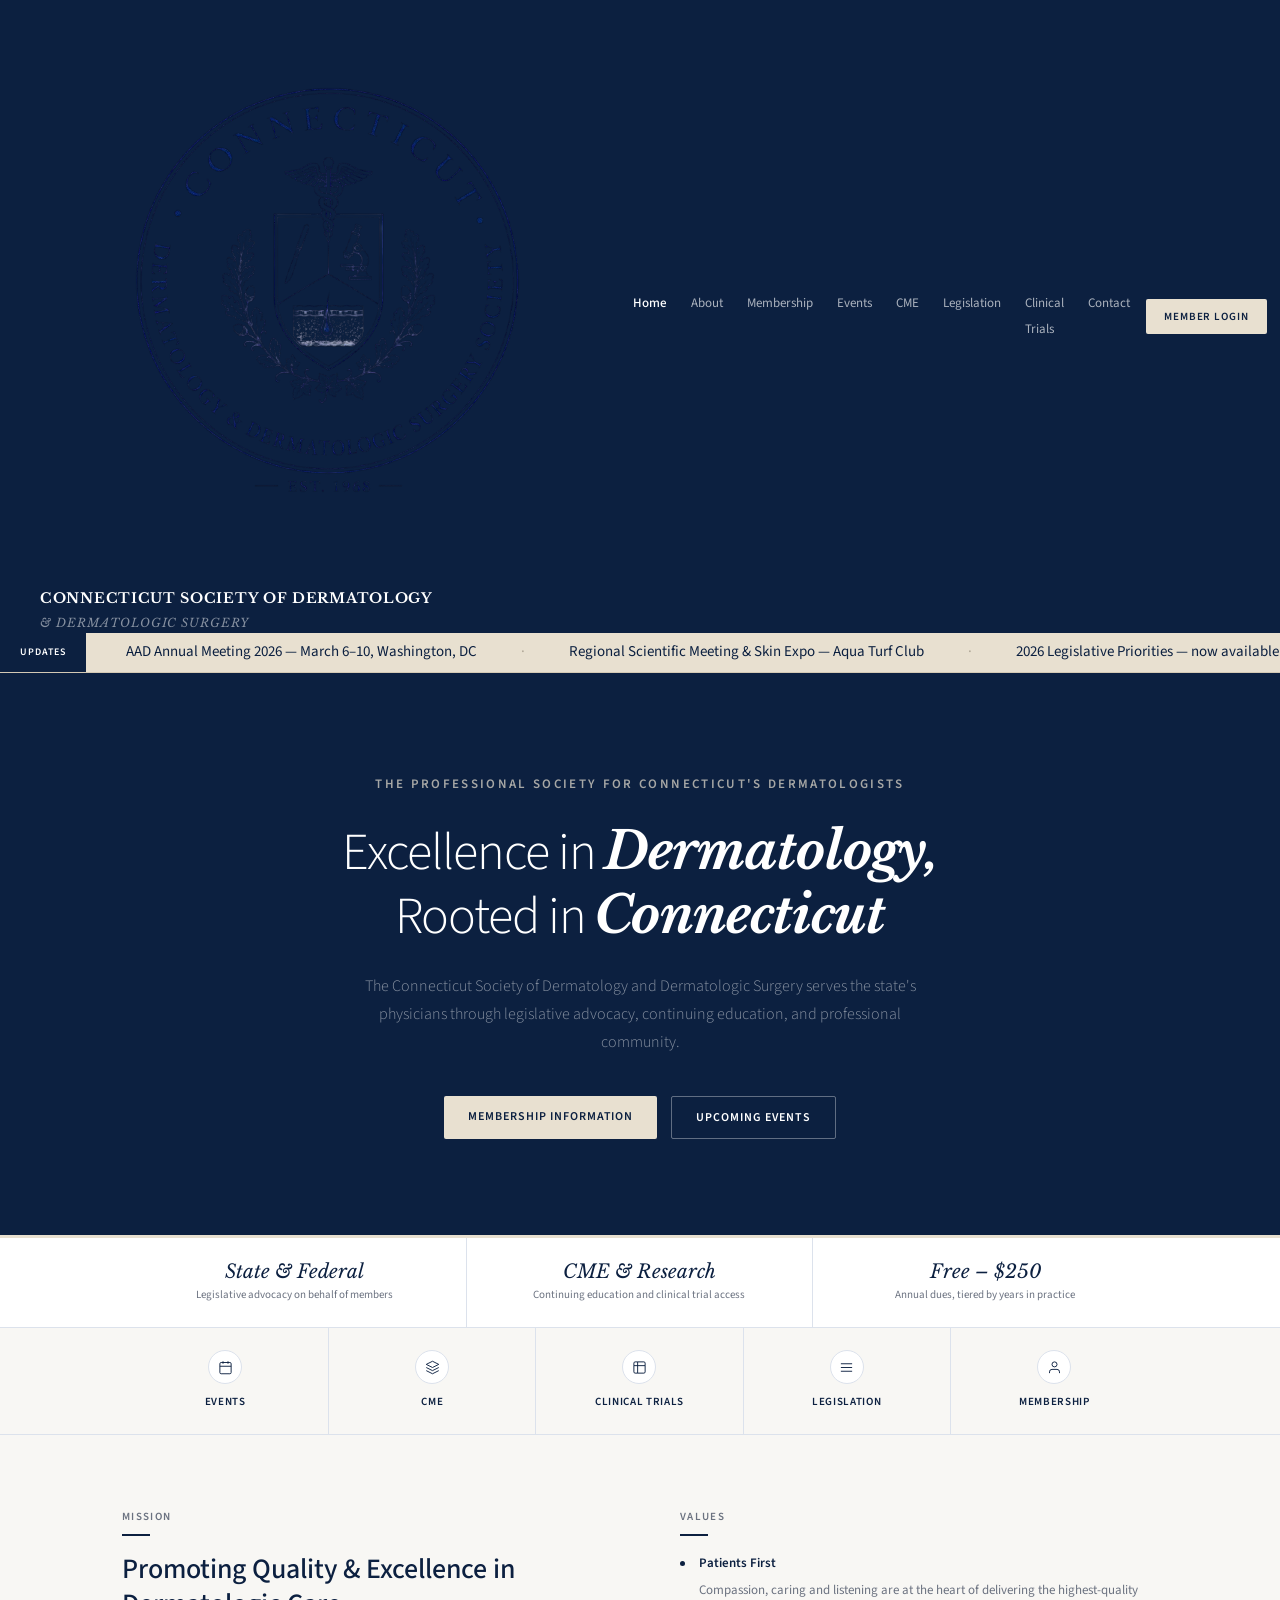
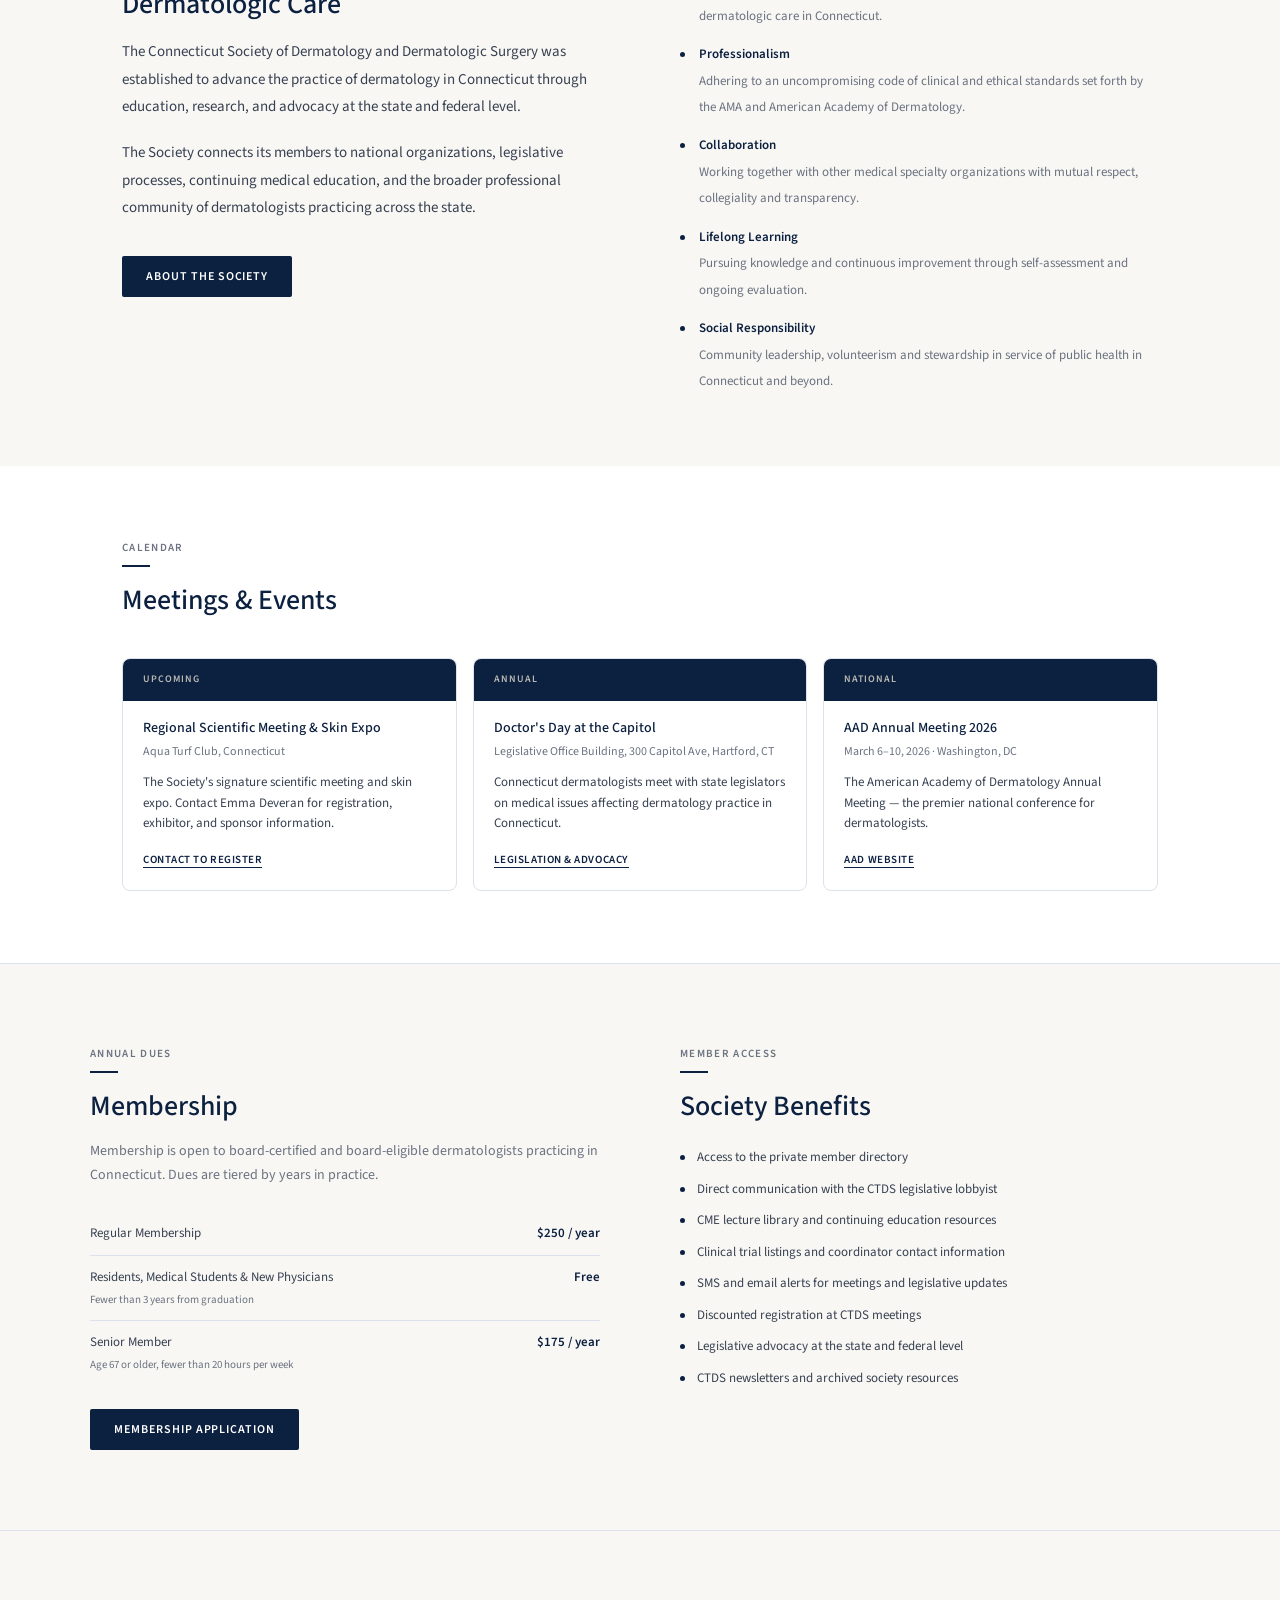
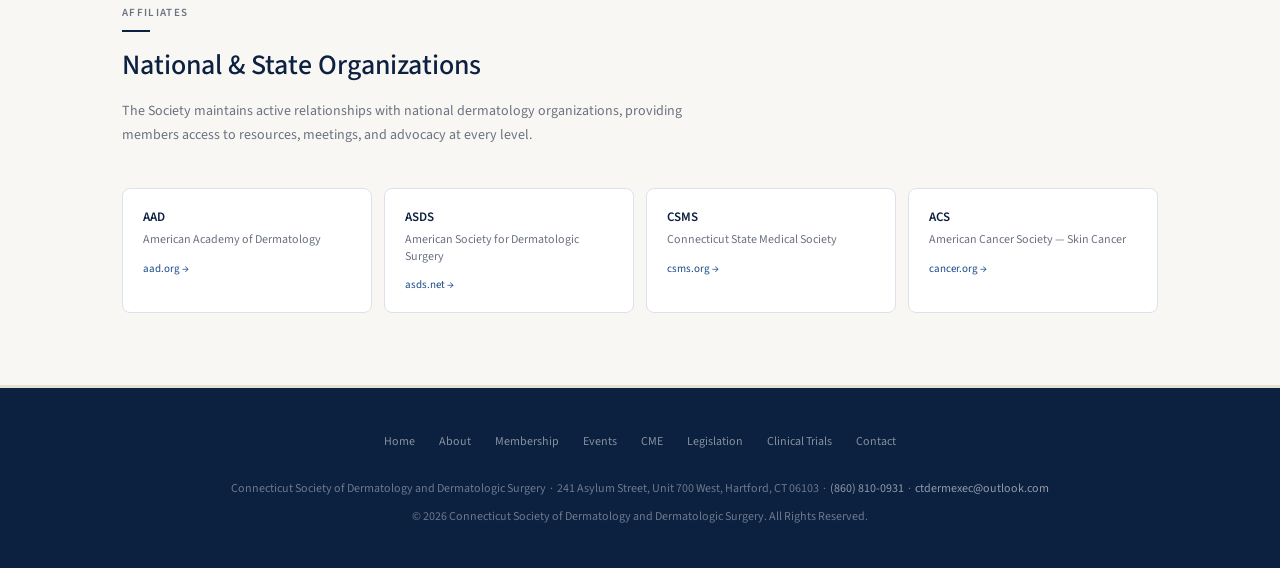
==== index.html @ 1d3710fc "Fix index logo path + events fall meeting details" ====
<!DOCTYPE html>
<html lang="en">
<head>
<meta charset="UTF-8">
<meta name="viewport" content="width=device-width, initial-scale=1.0">
<title>Connecticut Society of Dermatology and Dermatologic Surgery</title>
<link rel="stylesheet" href="css/style.css">
<link rel="icon" type="image/png" href="images/favicon.png">
<style>

  /* ── TICKER ── */
  .ticker {
    background: var(--parchment);
    overflow: hidden;
    height: 40px;
    display: flex;
    align-items: center;
    border-bottom: 0.5px solid #d4c9b5;
  }
  .ticker-label {
    background: var(--navy);
    color: #fff;
    font-size: 10px;
    font-weight: 600;
    letter-spacing: 0.1em;
    text-transform: uppercase;
    padding: 0 1.25rem;
    height: 100%;
    display: flex;
    align-items: center;
    white-space: nowrap;
    flex-shrink: 0;
    position: relative;
    z-index: 2;
  }
  .ticker-overflow { overflow: hidden; flex: 1; }
  .ticker-track {
    display: flex;
    animation: ticker 40s linear infinite;
    white-space: nowrap;
  }
  .ticker-track:hover { animation-play-state: paused; }
  .ticker-item {
    font-size: 15px;
    color: var(--navy);
    padding: 0 2.5rem;
  }
  .ticker-dot { color: #b0a898; padding: 0 0.25rem; }
  @keyframes ticker {
    0% { transform: translateX(0); }
    100% { transform: translateX(-50%); }
  }

  /* ── HERO ── */
  .hero {
    background: var(--navy);
    padding: 100px 2.5rem 96px;
    text-align: center;
    border-bottom: 3px solid var(--parchment);
  }
  .hero-eyebrow {font-size: 13px !important;
    font-family: var(--sans);
    font-size: 11px;
    font-weight: 600;
    letter-spacing: 0.18em;
    text-transform: uppercase;
    color: var(--parchment);
    opacity: 0.7;
    margin-bottom: 1.5rem;
    display: block;
  }
  .hero h1 {
    font-family: var(--sans);
    font-size: 52px;
    font-weight: 300;
    color: #fff;
    line-height: 1.2;
    letter-spacing: -0.02em;
    margin-bottom: 1.5rem;
    max-width: 740px;
    margin-left: auto;
    margin-right: auto;
  }
  .hero h1 em {
    font-family: var(--serif);
    font-style: italic;
    font-weight: 700;
  }
  .hero-sub {
    font-family: var(--sans);
    font-size: 16px;
    color: rgba(255,255,255,0.5);
    font-weight: 300;
    line-height: 1.75;
    max-width: 560px;
    margin: 0 auto 2.5rem;
  }
  .hero-actions {
    display: flex;
    gap: 14px;
    justify-content: center;
    flex-wrap: wrap;
  }

  /* ── STATS BAR ── */
  .stats-bar {
    background: var(--white);
    border-bottom: 0.5px solid var(--rule);
  }
  .stats-bar-inner {
    max-width: 1100px;
    margin: 0 auto;
    padding: 0 2rem;
    display: grid;
    grid-template-columns: repeat(3, 1fr);
  }
  .stat-item {
    padding: 1.5rem 1rem;
    text-align: center;
    border-right: 0.5px solid var(--rule);
  }
  .stat-item:last-child { border-right: none; }
  .stat-val {
    font-family: var(--serif);
    font-size: 19px;
    font-weight: 400;
    font-style: italic;
    color: var(--navy);
    line-height: 1;
    margin-bottom: 6px;
  }
  .stat-label {
    font-family: var(--sans);
    font-size: 11px;
    color: var(--text-muted);
    font-weight: 400;
    line-height: 1.4;
  }

  /* ── QUICK LINKS ── */
  .quick-links {
    background: var(--warm-white);
    border-bottom: 0.5px solid var(--rule);
  }
  .quick-links-inner {
    max-width: 1100px;
    margin: 0 auto;
    padding: 0 2rem;
    display: grid;
    grid-template-columns: repeat(5, 1fr);
  }
  .quick-link {
    padding: 1.4rem 1rem;
    display: flex;
    flex-direction: column;
    align-items: center;
    text-align: center;
    text-decoration: none;
    border-right: 0.5px solid var(--rule);
    transition: background 0.15s;
    gap: 8px;
  }
  .quick-link:last-child { border-right: none; }
  .quick-link:hover { background: #edeae4; }
  .quick-link-icon {
    width: 34px;
    height: 34px;
    border-radius: 50%;
    background: var(--white);
    display: flex;
    align-items: center;
    justify-content: center;
    border: 0.5px solid var(--rule);
  }
  .quick-link-icon svg { width: 15px; height: 15px; stroke: var(--navy); fill: none; stroke-width: 1.5; }
  .quick-link span {
    font-family: var(--sans);
    font-size: 11px;
    font-weight: 600;
    letter-spacing: 0.06em;
    text-transform: uppercase;
    color: var(--navy);
  }

  /* ── MISSION ── */
  .mission-grid {
    max-width: 1100px;
    margin: 0 auto;
    padding: 0 2rem;
    display: grid;
    grid-template-columns: 1fr 1fr;
    gap: 80px;
    align-items: start;
  }
  .mission-text p {
    font-size: 15px;
    color: var(--text-body);
    line-height: 1.85;
    margin-bottom: 1.1rem;
  }
  .values-list { list-style: none; display: flex; flex-direction: column; gap: 14px; }
  .values-list li { display: flex; gap: 14px; align-items: flex-start; }
  .values-dot {
    width: 5px;
    height: 5px;
    border-radius: 50%;
    background: var(--navy);
    flex-shrink: 0;
    margin-top: 9px;
  }
  .values-list strong { display: block; font-size: 13px; font-weight: 600; color: var(--navy); margin-bottom: 2px; }
  .values-list span { font-size: 13px; color: var(--text-muted); line-height: 1.65; }

  /* ── EVENTS ── */
  .events-grid {
    max-width: 1100px;
    margin: 2.5rem auto 0;
    padding: 0 2rem;
    display: grid;
    grid-template-columns: repeat(3, 1fr);
    gap: 16px;
  }
  .event-card { background: var(--white); border: 0.5px solid var(--rule); border-radius: 8px; overflow: hidden; }
  .event-date-bar { background: var(--navy); padding: 0.75rem 1.25rem; display: flex; align-items: baseline; gap: 8px; }
  .event-month { font-size: 10px; font-weight: 600; letter-spacing: 0.1em; text-transform: uppercase; color: var(--parchment); opacity: 0.8; }
  .event-body { padding: 1.1rem 1.25rem; }
  .event-title { font-size: 14px; font-weight: 500; color: var(--navy); margin-bottom: 3px; line-height: 1.4; }
  .event-meta { font-size: 12px; color: var(--text-muted); margin-bottom: 0.6rem; }
  .event-desc { font-size: 13px; color: var(--text-body); line-height: 1.6; margin-bottom: 0.75rem; }
  .event-link { font-size: 11px; font-weight: 600; letter-spacing: 0.05em; text-transform: uppercase; color: var(--navy); text-decoration: none; border-bottom: 1px solid var(--navy); }

  /* ── MEMBERSHIP BAND ── */
  .membership-band {
    background: var(--warm-white);
    border-top: 0.5px solid var(--rule);
    border-bottom: 0.5px solid var(--rule);
    padding: 80px 2rem;
  }
  .membership-inner {
    max-width: 1100px;
    margin: 0 auto;
    display: grid;
    grid-template-columns: 1fr 1fr;
    gap: 80px;
    align-items: start;
  }
  .dues-table { width: 100%; border-collapse: collapse; margin-top: 1.5rem; }
  .dues-table tr { border-bottom: 0.5px solid var(--rule); }
  .dues-table tr:last-child { border-bottom: none; }
  .dues-table td { padding: 10px 0; font-size: 13px; color: var(--text-body); vertical-align: top; }
  .dues-table td:last-child { text-align: right; font-weight: 600; color: var(--navy); white-space: nowrap; padding-left: 8px; }
  .dues-note { font-size: 11px; color: var(--text-muted); display: block; margin-top: 2px; font-weight: 400; }
  .benefit-list { list-style: none; display: flex; flex-direction: column; gap: 12px; margin-top: 1.5rem; }
  .benefit-list li { display: flex; gap: 12px; align-items: flex-start; font-size: 13px; color: var(--text-body); line-height: 1.5; }
  .benefit-dot { width: 5px; height: 5px; border-radius: 50%; background: var(--navy); flex-shrink: 0; margin-top: 7px; }

  /* ── ORGS ── */
  .orgs-grid {
    max-width: 1100px;
    margin: 2.5rem auto 0;
    padding: 0 2rem;
    display: grid;
    grid-template-columns: repeat(4, 1fr);
    gap: 12px;
  }
  .org-card { border: 0.5px solid var(--rule); border-radius: 8px; padding: 1.1rem 1.25rem; text-decoration: none; background: var(--white); transition: border-color 0.15s; display: block; }
  .org-card:hover { border-color: var(--navy-light); }
  .org-abbr { font-size: 13px; font-weight: 600; color: var(--navy); margin-bottom: 3px; }
  .org-name { font-size: 12px; color: var(--text-muted); line-height: 1.4; margin-bottom: 0.6rem; }
  .org-arrow { font-size: 11px; color: var(--navy-light); display: block; }

  /* ── RESPONSIVE ── */
  @media (max-width: 960px) {
    .hero h1 { font-size: 38px; }
    .stats-bar-inner { grid-template-columns: repeat(3, 1fr); }
    .quick-links-inner { grid-template-columns: repeat(3, 1fr); }
    .quick-link:nth-child(3) { border-right: none; }
    .mission-grid { grid-template-columns: 1fr; gap: 48px; }
    .events-grid { grid-template-columns: 1fr 1fr; }
    .membership-inner { grid-template-columns: 1fr; gap: 48px; }
    .orgs-grid { grid-template-columns: repeat(2, 1fr); }
  }
  @media (max-width: 640px) {
    .hero { padding: 56px 1.25rem 52px; }
    .hero-eyebrow {font-size: 13px !important; font-size: 10px; }
    .hero h1 { font-size: 28px; letter-spacing: -0.01em; }
    .hero-sub { font-size: 14px; margin-bottom: 2rem; }
    .hero-actions { flex-direction: column; align-items: center; gap: 10px; }
    .hero-actions .btn { width: 100%; max-width: 300px; text-align: center; }
    .stats-bar-inner { grid-template-columns: repeat(3, 1fr); }
    .stat-item { padding: 1rem 0.5rem; }
    .stat-val { font-size: 14px; }
    .stat-label { font-size: 9px; }
    .quick-links-inner { grid-template-columns: repeat(3, 1fr); }
    .quick-link { padding: 1rem 0.5rem; gap: 6px; }
    .quick-link span { font-size: 9px; letter-spacing: 0.04em; }
    .quick-link-icon { width: 28px; height: 28px; }
    .quick-link-icon svg { width: 12px; height: 12px; }
    .events-grid { grid-template-columns: 1fr; padding: 0 1.25rem; }
    .orgs-grid { grid-template-columns: 1fr 1fr; padding: 0 1.25rem; }
    .mission-grid { padding: 0 1.25rem; }
    .membership-band { padding: 56px 1.25rem; }
  }
.nav-logo-main { font-size: 14px !important; } .nav-logo-sub { font-size: 12px !important; }
</style>
</head>
<body>

<nav>
  <a href="index.html" class="nav-brand">
    <img src="images/ctderm-seal.png" alt="Connecticut Society of Dermatology and Dermatologic Surgery seal" class="nav-seal">
    <span class="nav-brand-text">
      <span class="nav-logo-main">Connecticut Society of Dermatology</span>
      <span class="nav-logo-sub">&amp; Dermatologic Surgery</span>
    </span>
  </a>
  <ul class="nav-links">
    <li><a href="index.html" class="active">Home</a></li>
    <li><a href="about.html">About</a></li>
    <li><a href="signup.html">Membership</a></li>
    <li><a href="events.html">Events</a></li>
    <li><a href="cme.html">CME</a></li>
    <li><a href="legislation.html">Legislation</a></li>
    <li><a href="trials.html">Clinical Trials</a></li>
    <li><a href="contact.html">Contact</a></li>
  </ul>
  <a href="login.html" class="nav-cta">Member Login</a>
</nav>

<!-- TICKER -->
<div class="ticker">
  <div class="ticker-label">Updates</div>
  <div class="ticker-overflow">
    <div class="ticker-track">
      <span class="ticker-item">AAD Annual Meeting 2026 — March 6–10, Washington, DC</span>
      <span class="ticker-dot">·</span>
      <span class="ticker-item">Regional Scientific Meeting &amp; Skin Expo — Aqua Turf Club</span>
      <span class="ticker-dot">·</span>
      <span class="ticker-item">2026 Legislative Priorities — now available</span>
      <span class="ticker-dot">·</span>
      <span class="ticker-item">Contact Emma Deveran to register for upcoming meetings</span>
      <span class="ticker-dot">·</span>
      <span class="ticker-item">Doctor's Day at the Capitol — Legislative Office Building, Hartford</span>
      <span class="ticker-dot">·</span>
      <span class="ticker-item">AAD Annual Meeting 2026 — March 6–10, Washington, DC</span>
      <span class="ticker-dot">·</span>
      <span class="ticker-item">Regional Scientific Meeting &amp; Skin Expo — Aqua Turf Club</span>
      <span class="ticker-dot">·</span>
      <span class="ticker-item">2026 Legislative Priorities — now available</span>
      <span class="ticker-dot">·</span>
      <span class="ticker-item">Contact Emma Deveran to register for upcoming meetings</span>
      <span class="ticker-dot">·</span>
      <span class="ticker-item">Doctor's Day at the Capitol — Legislative Office Building, Hartford</span>
      <span class="ticker-dot">·</span>
    </div>
  </div>
</div>

<!-- HERO -->
<div class="hero">
  <span class="hero-eyebrow">The Professional Society for Connecticut's Dermatologists</span>
  <h1>Excellence in <em>Dermatology,</em><br>Rooted in <em>Connecticut</em></h1>
  <p class="hero-sub">The Connecticut Society of Dermatology and Dermatologic Surgery serves the state's physicians through legislative advocacy, continuing education, and professional community.</p>
  <div class="hero-actions">
    <a href="signup.html" class="btn btn-parchment">Membership Information</a>
    <a href="events.html" class="btn btn-outline">Upcoming Events</a>
  </div>
</div>

<!-- STATS BAR -->
<div class="stats-bar">
  <div class="stats-bar-inner">
    <div class="stat-item">
      <div class="stat-val">State &amp; Federal</div>
      <div class="stat-label">Legislative advocacy on behalf of members</div>
    </div>
    <div class="stat-item">
      <div class="stat-val">CME &amp; Research</div>
      <div class="stat-label">Continuing education and clinical trial access</div>
    </div>
    <div class="stat-item">
      <div class="stat-val">Free – $250</div>
      <div class="stat-label">Annual dues, tiered by years in practice</div>
    </div>
  </div>
</div>

<!-- QUICK LINKS -->
<div class="quick-links">
  <div class="quick-links-inner">
    <a href="events.html" class="quick-link">
      <div class="quick-link-icon">
        <svg viewBox="0 0 24 24"><rect x="3" y="4" width="18" height="18" rx="2"/><line x1="16" y1="2" x2="16" y2="6"/><line x1="8" y1="2" x2="8" y2="6"/><line x1="3" y1="10" x2="21" y2="10"/></svg>
      </div>
      <span>Events</span>
    </a>
    <a href="cme.html" class="quick-link">
      <div class="quick-link-icon">
        <svg viewBox="0 0 24 24"><path d="M12 2L2 7l10 5 10-5-10-5z"/><path d="M2 17l10 5 10-5"/><path d="M2 12l10 5 10-5"/></svg>
      </div>
      <span>CME</span>
    </a>
    <a href="trials.html" class="quick-link">
      <div class="quick-link-icon">
        <svg viewBox="0 0 24 24"><path d="M9 3H5a2 2 0 00-2 2v4m6-6h10a2 2 0 012 2v4M9 3v18m0 0h10a2 2 0 002-2V9M9 21H5a2 2 0 01-2-2V9m0 0h18"/></svg>
      </div>
      <span>Clinical Trials</span>
    </a>
    <a href="legislation.html" class="quick-link">
      <div class="quick-link-icon">
        <svg viewBox="0 0 24 24"><path d="M3 6h18M3 12h18M3 18h18"/></svg>
      </div>
      <span>Legislation</span>
    </a>
    <a href="signup.html" class="quick-link">
      <div class="quick-link-icon">
        <svg viewBox="0 0 24 24"><path d="M20 21v-2a4 4 0 00-4-4H8a4 4 0 00-4 4v2"/><circle cx="12" cy="7" r="4"/></svg>
      </div>
      <span>Membership</span>
    </a>
  </div>
</div>

<!-- MISSION -->
<section class="section">
  <div class="mission-grid">
    <div>
      <div class="section-label">Mission</div>
      <div class="rule-bar"></div>
      <h2 class="section-heading">Promoting Quality &amp; Excellence in Dermatologic Care</h2>
      <div class="mission-text">
        <p>The Connecticut Society of Dermatology and Dermatologic Surgery was established to advance the practice of dermatology in Connecticut through education, research, and advocacy at the state and federal level.</p>
        <p>The Society connects its members to national organizations, legislative processes, continuing medical education, and the broader professional community of dermatologists practicing across the state.</p>
      </div>
      <a href="about.html" class="btn btn-primary" style="margin-top:1rem;display:inline-block;">About the Society</a>
    </div>
    <div>
      <div class="section-label">Values</div>
      <div class="rule-bar"></div>
      <ul class="values-list">
        <li>
          <div class="values-dot"></div>
          <div><strong>Patients First</strong><span>Compassion, caring and listening are at the heart of delivering the highest-quality dermatologic care in Connecticut.</span></div>
        </li>
        <li>
          <div class="values-dot"></div>
          <div><strong>Professionalism</strong><span>Adhering to an uncompromising code of clinical and ethical standards set forth by the AMA and American Academy of Dermatology.</span></div>
        </li>
        <li>
          <div class="values-dot"></div>
          <div><strong>Collaboration</strong><span>Working together with other medical specialty organizations with mutual respect, collegiality and transparency.</span></div>
        </li>
        <li>
          <div class="values-dot"></div>
          <div><strong>Lifelong Learning</strong><span>Pursuing knowledge and continuous improvement through self-assessment and ongoing evaluation.</span></div>
        </li>
        <li>
          <div class="values-dot"></div>
          <div><strong>Social Responsibility</strong><span>Community leadership, volunteerism and stewardship in service of public health in Connecticut and beyond.</span></div>
        </li>
      </ul>
    </div>
  </div>
</section>

<!-- UPCOMING EVENTS -->
<section class="section section-alt">
  <div class="container">
    <div class="section-label">Calendar</div>
    <div class="rule-bar"></div>
    <h2 class="section-heading">Meetings &amp; Events</h2>
  </div>
  <div class="events-grid">
    <div class="event-card">
      <div class="event-date-bar">
        <span class="event-month">Upcoming</span>
      </div>
      <div class="event-body">
        <div class="event-title">Regional Scientific Meeting &amp; Skin Expo</div>
        <div class="event-meta">Aqua Turf Club, Connecticut</div>
        <div class="event-desc">The Society's signature scientific meeting and skin expo. Contact Emma Deveran for registration, exhibitor, and sponsor information.</div>
        <a href="mailto:ctdermexec@outlook.com" class="event-link">Contact to Register</a>
      </div>
    </div>
    <div class="event-card">
      <div class="event-date-bar">
        <span class="event-month">Annual</span>
      </div>
      <div class="event-body">
        <div class="event-title">Doctor's Day at the Capitol</div>
        <div class="event-meta">Legislative Office Building, 300 Capitol Ave, Hartford, CT</div>
        <div class="event-desc">Connecticut dermatologists meet with state legislators on medical issues affecting dermatology practice in Connecticut.</div>
        <a href="legislation.html" class="event-link">Legislation &amp; Advocacy</a>
      </div>
    </div>
    <div class="event-card">
      <div class="event-date-bar">
        <span class="event-month">National</span>
      </div>
      <div class="event-body">
        <div class="event-title">AAD Annual Meeting 2026</div>
        <div class="event-meta">March 6–10, 2026 · Washington, DC</div>
        <div class="event-desc">The American Academy of Dermatology Annual Meeting — the premier national conference for dermatologists.</div>
        <a href="https://www.aad.org/member/meetings-events" target="_blank" class="event-link">AAD Website</a>
      </div>
    </div>
  </div>
</section>

<!-- MEMBERSHIP -->
<div class="membership-band">
  <div class="membership-inner">
    <div>
      <div class="section-label">Annual Dues</div>
      <div class="rule-bar"></div>
      <h2 class="section-heading">Membership</h2>
      <p style="font-size:14px;color:var(--text-muted);line-height:1.7;">Membership is open to board-certified and board-eligible dermatologists practicing in Connecticut. Dues are tiered by years in practice.</p>
      <table class="dues-table">
        <tr>
          <td>Regular Membership</td>
          <td>$250 / year</td>
        </tr>
        <tr>
          <td>Residents, Medical Students &amp; New Physicians<span class="dues-note">Fewer than 3 years from graduation</span></td>
          <td>Free</td>
        </tr>
        <tr>
          <td>Senior Member<span class="dues-note">Age 67 or older, fewer than 20 hours per week</span></td>
          <td>$175 / year</td>
        </tr>
      </table>
      <a href="signup.html" class="btn btn-primary" style="margin-top:1.5rem;display:inline-block;">Membership Application</a>
    </div>
    <div>
      <div class="section-label">Member Access</div>
      <div class="rule-bar"></div>
      <h2 class="section-heading">Society Benefits</h2>
      <ul class="benefit-list">
        <li><div class="benefit-dot"></div>Access to the private member directory</li>
        <li><div class="benefit-dot"></div>Direct communication with the CTDS legislative lobbyist</li>
        <li><div class="benefit-dot"></div>CME lecture library and continuing education resources</li>
        <li><div class="benefit-dot"></div>Clinical trial listings and coordinator contact information</li>
        <li><div class="benefit-dot"></div>SMS and email alerts for meetings and legislative updates</li>
        <li><div class="benefit-dot"></div>Discounted registration at CTDS meetings</li>
        <li><div class="benefit-dot"></div>Legislative advocacy at the state and federal level</li>
        <li><div class="benefit-dot"></div>CTDS newsletters and archived society resources</li>
      </ul>
    </div>
  </div>
</div>

<!-- AFFILIATES -->
<section class="section">
  <div class="container">
    <div class="section-label">Affiliates</div>
    <div class="rule-bar"></div>
    <h2 class="section-heading">National &amp; State Organizations</h2>
    <p style="font-size:14px;color:var(--text-muted);max-width:560px;margin-top:0.25rem;">The Society maintains active relationships with national dermatology organizations, providing members access to resources, meetings, and advocacy at every level.</p>
  </div>
  <div class="orgs-grid">
    <a href="https://www.aad.org" target="_blank" class="org-card">
      <div class="org-abbr">AAD</div>
      <div class="org-name">American Academy of Dermatology</div>
      <span class="org-arrow">aad.org →</span>
    </a>
    <a href="https://www.asds.net" target="_blank" class="org-card">
      <div class="org-abbr">ASDS</div>
      <div class="org-name">American Society for Dermatologic Surgery</div>
      <span class="org-arrow">asds.net →</span>
    </a>
    <a href="https://www.csms.org" target="_blank" class="org-card">
      <div class="org-abbr">CSMS</div>
      <div class="org-name">Connecticut State Medical Society</div>
      <span class="org-arrow">csms.org →</span>
    </a>
    <a href="http://www.cancer.org" target="_blank" class="org-card">
      <div class="org-abbr">ACS</div>
      <div class="org-name">American Cancer Society — Skin Cancer</div>
      <span class="org-arrow">cancer.org →</span>
    </a>
  </div>
</section>

<footer>
  <ul class="footer-links">
    <li><a href="index.html">Home</a></li>
    <li><a href="about.html">About</a></li>
    <li><a href="signup.html">Membership</a></li>
    <li><a href="events.html">Events</a></li>
    <li><a href="cme.html">CME</a></li>
    <li><a href="legislation.html">Legislation</a></li>
    <li><a href="trials.html">Clinical Trials</a></li>
    <li><a href="contact.html">Contact</a></li>
  </ul>
  <p>Connecticut Society of Dermatology and Dermatologic Surgery &nbsp;·&nbsp; 241 Asylum Street, Unit 700 West, Hartford, CT 06103 &nbsp;·&nbsp; <a href="tel:8608100931">(860) 810-0931</a> &nbsp;·&nbsp; <a href="mailto:ctdermexec@outlook.com">ctdermexec@outlook.com</a></p>
  <p style="margin-top:6px;">© 2026 Connecticut Society of Dermatology and Dermatologic Surgery. All Rights Reserved.</p>
</footer>

</body>
</html>
---- css/style.css ----
@import url('https://fonts.googleapis.com/css2?family=Libre+Baskerville:ital,wght@0,400;0,700;1,400;1,700&family=Source+Sans+3:wght@300;400;500;600&display=swap');

:root {
  --navy: #0c2040;
  --navy-mid: #12356b;
  --navy-light: #1a4a8a;
  --warm-white: #f8f7f4;
  --white: #ffffff;
  --rule: #dce2ec;
  --parchment: #e8e0d0;
  --text-body: #374151;
  --text-muted: #6b7280;
  --serif: 'Libre Baskerville', serif;
  --sans: 'Source Sans 3', sans-serif;
}

*, *::before, *::after { box-sizing: border-box; margin: 0; padding: 0; }

body {
  font-family: var(--sans);
  background: var(--warm-white);
  color: var(--text-body);
  font-size: 15px;
  line-height: 1.75;
  -webkit-font-smoothing: antialiased;
}

/* ── NAV ── */
nav {
  background: var(--navy);
  min-height: 60px;
  display: flex;
  align-items: center;
  padding: 0 2.5rem;
  justify-content: space-between;
  position: sticky;
  top: 0;
  z-index: 100;
  gap: 16px;
}
.nav-brand { text-decoration: none; flex-shrink: 0; }
.nav-logo-main {
  font-family: var(--serif);
  color: #fff;
  font-size: 13px;
  font-weight: 700;
  letter-spacing: 0.05em;
  text-transform: uppercase;
  display: block;
}
.nav-logo-sub {
  font-family: var(--serif);
  color: rgba(255,255,255,0.5);
  font-size: 9px;
  font-weight: 400;
  font-style: italic;
  letter-spacing: 0.08em;
  text-transform: uppercase;
  display: block;
  margin-top: 1px;
}
.nav-links {
  display: flex;
  gap: 24px;
  list-style: none;
}
.nav-links a {
  font-family: var(--sans);
  font-size: 13px;
  color: rgba(255,255,255,0.65);
  text-decoration: none;
  font-weight: 400;
  transition: color 0.15s;
}
.nav-links a:hover,
.nav-links a.active { color: #fff; font-weight: 500; }
.nav-cta {
  font-family: var(--sans);
  font-size: 11px;
  font-weight: 600;
  letter-spacing: 0.08em;
  text-transform: uppercase;
  color: var(--navy);
  background: var(--parchment);
  padding: 8px 18px;
  border-radius: 2px;
  text-decoration: none;
  transition: background 0.15s;
  white-space: nowrap;
  flex-shrink: 0;
}
.nav-cta:hover { background: #d4c9b5; }

/* ── PAGE HEADER ── */
.page-header {
  background: var(--navy);
  padding: 72px 2.5rem 64px;
  text-align: center;
  border-bottom: 3px solid var(--parchment);
}
.page-header .eyebrow {
  font-family: var(--sans);
  font-size: 11px;
  font-weight: 600;
  letter-spacing: 0.16em;
  text-transform: uppercase;
  color: var(--parchment);
  margin-bottom: 1.25rem;
  opacity: 0.7;
  display: block;
}
.page-header h1 {
  font-family: var(--sans);
  font-size: 44px;
  font-weight: 300;
  color: #fff;
  letter-spacing: -0.02em;
  margin-bottom: 1rem;
  line-height: 1.2;
}
.page-header h1 em {
  font-family: var(--serif);
  font-style: italic;
  font-weight: 700;
}
.page-header p {
  font-family: var(--sans);
  font-size: 15px;
  color: rgba(255,255,255,0.5);
  font-weight: 300;
  max-width: 560px;
  margin: 0 auto;
  line-height: 1.75;
}

/* ── CONTAINER ── */
.container {
  max-width: 1100px;
  margin: 0 auto;
  padding: 0 2rem;
}

/* ── SECTION ── */
.section { padding: 72px 0; }
.section-alt { background: var(--white); }
.section-navy { background: var(--navy); }
.section-parchment { background: var(--parchment); }

/* ── SECTION LABELS ── */
.section-label {
  font-family: var(--sans);
  font-size: 11px;
  font-weight: 600;
  letter-spacing: 0.12em;
  text-transform: uppercase;
  color: var(--text-muted);
  margin-bottom: 0.5rem;
  display: block;
}
.section-label.light { color: rgba(255,255,255,0.45); }

/* ── SECTION HEADINGS ── */
h2.section-heading {
  font-family: var(--sans);
  font-size: 28px;
  font-weight: 500;
  color: var(--navy);
  margin-bottom: 1rem;
  line-height: 1.25;
}
h2.section-heading.light { color: #fff; }
h2.section-heading em {
  font-family: var(--serif);
  font-style: italic;
  font-weight: 700;
}

.rule-bar {
  width: 28px;
  height: 2px;
  background: var(--navy);
  margin-bottom: 1rem;
  display: block;
}
.rule-bar.light { background: var(--parchment); opacity: 0.6; }

/* ── BUTTONS ── */
.btn {
  display: inline-block;
  font-family: var(--sans);
  font-size: 12px;
  font-weight: 600;
  letter-spacing: 0.08em;
  text-transform: uppercase;
  padding: 10px 24px;
  border-radius: 2px;
  text-decoration: none;
  cursor: pointer;
  border: none;
  transition: background 0.15s, color 0.15s;
}
.btn-primary { background: var(--navy); color: #fff; }
.btn-primary:hover { background: var(--navy-mid); }
.btn-parchment { background: var(--parchment); color: var(--navy); }
.btn-parchment:hover { background: #d4c9b5; }
.btn-outline {
  background: transparent;
  color: #fff;
  border: 1px solid rgba(255,255,255,0.35);
}
.btn-outline:hover { background: rgba(255,255,255,0.08); }
.btn-ghost {
  background: transparent;
  color: var(--navy);
  border-bottom: 1.5px solid var(--navy);
  border-radius: 0;
  padding: 4px 0;
  font-size: 11px;
}

/* ── CARDS ── */
.card {
  background: var(--white);
  border: 0.5px solid var(--rule);
  border-radius: 8px;
  padding: 1.5rem;
}
.card-tag {
  font-size: 10px;
  font-weight: 600;
  letter-spacing: 0.1em;
  text-transform: uppercase;
  color: var(--navy);
  border: 0.5px solid var(--navy);
  border-radius: 1px;
  display: inline-block;
  padding: 2px 8px;
  margin-bottom: 0.75rem;
}
.card-title {
  font-size: 15px;
  font-weight: 500;
  color: var(--navy);
  margin-bottom: 0.5rem;
  line-height: 1.4;
}
.card-body {
  font-size: 13px;
  color: var(--text-body);
  line-height: 1.65;
}
.card-link {
  display: inline-block;
  font-size: 11px;
  font-weight: 600;
  letter-spacing: 0.05em;
  text-transform: uppercase;
  color: var(--navy);
  border-bottom: 1px solid var(--navy);
  margin-top: 1rem;
  text-decoration: none;
}

/* ── FOOTER ── */
footer {
  background: var(--navy);
  padding: 2.5rem;
  text-align: center;
  border-top: 3px solid var(--parchment);
}
footer p {
  font-size: 12px;
  color: rgba(255,255,255,0.4);
  line-height: 1.8;
}
footer a {
  color: rgba(255,255,255,0.55);
  text-decoration: none;
}
footer a:hover { color: #fff; }
.footer-links {
  display: flex;
  justify-content: center;
  gap: 24px;
  list-style: none;
  margin-bottom: 1.5rem;
  flex-wrap: wrap;
}
.footer-links a {
  font-size: 12px;
  color: rgba(255,255,255,0.5);
  text-decoration: none;
  transition: color 0.15s;
}
.footer-links a:hover { color: #fff; }

/* ── FORMS ── */
label {
  display: block;
  font-family: var(--sans);
  font-size: 12px;
  font-weight: 600;
  letter-spacing: 0.04em;
  color: var(--navy);
  margin-bottom: 5px;
  text-transform: uppercase;
}
label .optional {
  font-weight: 400;
  text-transform: none;
  letter-spacing: 0;
  color: var(--text-muted);
  font-size: 11px;
  margin-left: 4px;
}
input[type="text"],
input[type="email"],
input[type="tel"],
input[type="password"],
select,
textarea {
  width: 100%;
  padding: 10px 13px;
  font-family: var(--sans);
  font-size: 14px;
  color: var(--text-body);
  background: var(--warm-white);
  border: 0.5px solid var(--rule);
  border-radius: 4px;
  outline: none;
  transition: border-color 0.15s, background 0.15s;
  appearance: none;
  -webkit-appearance: none;
}
input:focus, select:focus, textarea:focus {
  border-color: var(--navy-light);
  background: #fff;
  box-shadow: 0 0 0 3px rgba(26,74,138,0.08);
}
select {
  background-image: url("data:image/svg+xml,%3Csvg xmlns='http://www.w3.org/2000/svg' width='12' height='8' viewBox='0 0 12 8'%3E%3Cpath d='M1 1l5 5 5-5' stroke='%236b7280' stroke-width='1.5' fill='none' stroke-linecap='round'/%3E%3C/svg%3E");
  background-repeat: no-repeat;
  background-position: right 13px center;
  background-color: var(--warm-white);
  padding-right: 36px;
  cursor: pointer;
}
textarea {
  resize: vertical;
  min-height: 80px;
  line-height: 1.6;
}

/* ── UTILITIES ── */
.text-muted { color: var(--text-muted); }
.text-navy { color: var(--navy); }
.mt-1 { margin-top: 0.5rem; }
.mt-2 { margin-top: 1rem; }
.mt-3 { margin-top: 1.5rem; }
.mb-1 { margin-bottom: 0.5rem; }
.mb-2 { margin-bottom: 1rem; }
.mb-3 { margin-bottom: 1.5rem; }

/* ── RESPONSIVE ── */
@media (max-width: 1024px) {
  nav { padding: 0 1.5rem; }
  .nav-links { gap: 16px; }
  .nav-links a { font-size: 12px; }
}
@media (max-width: 768px) {
  .nav-links { display: none; }
  nav {
    padding: 12px 1.25rem;
    min-height: 56px;
    height: auto;
  }
  .nav-logo-main { font-size: 11px; letter-spacing: 0.04em; }
  .nav-logo-sub { font-size: 8px; }
  .nav-cta { font-size: 10px; padding: 7px 13px; }
  .page-header { padding: 48px 1.5rem 40px; }
  .page-header h1 { font-size: 28px; }
  .page-header p { font-size: 14px; }
  .section { padding: 48px 0; }
  .container { padding: 0 1.25rem; }
  h2.section-heading { font-size: 22px; }
}
@media (max-width: 480px) {
  nav { padding: 10px 1rem; }
  .nav-logo-main { font-size: 10px; }
  .page-header h1 { font-size: 24px; }
  .btn { padding: 9px 18px; font-size: 11px; }
}
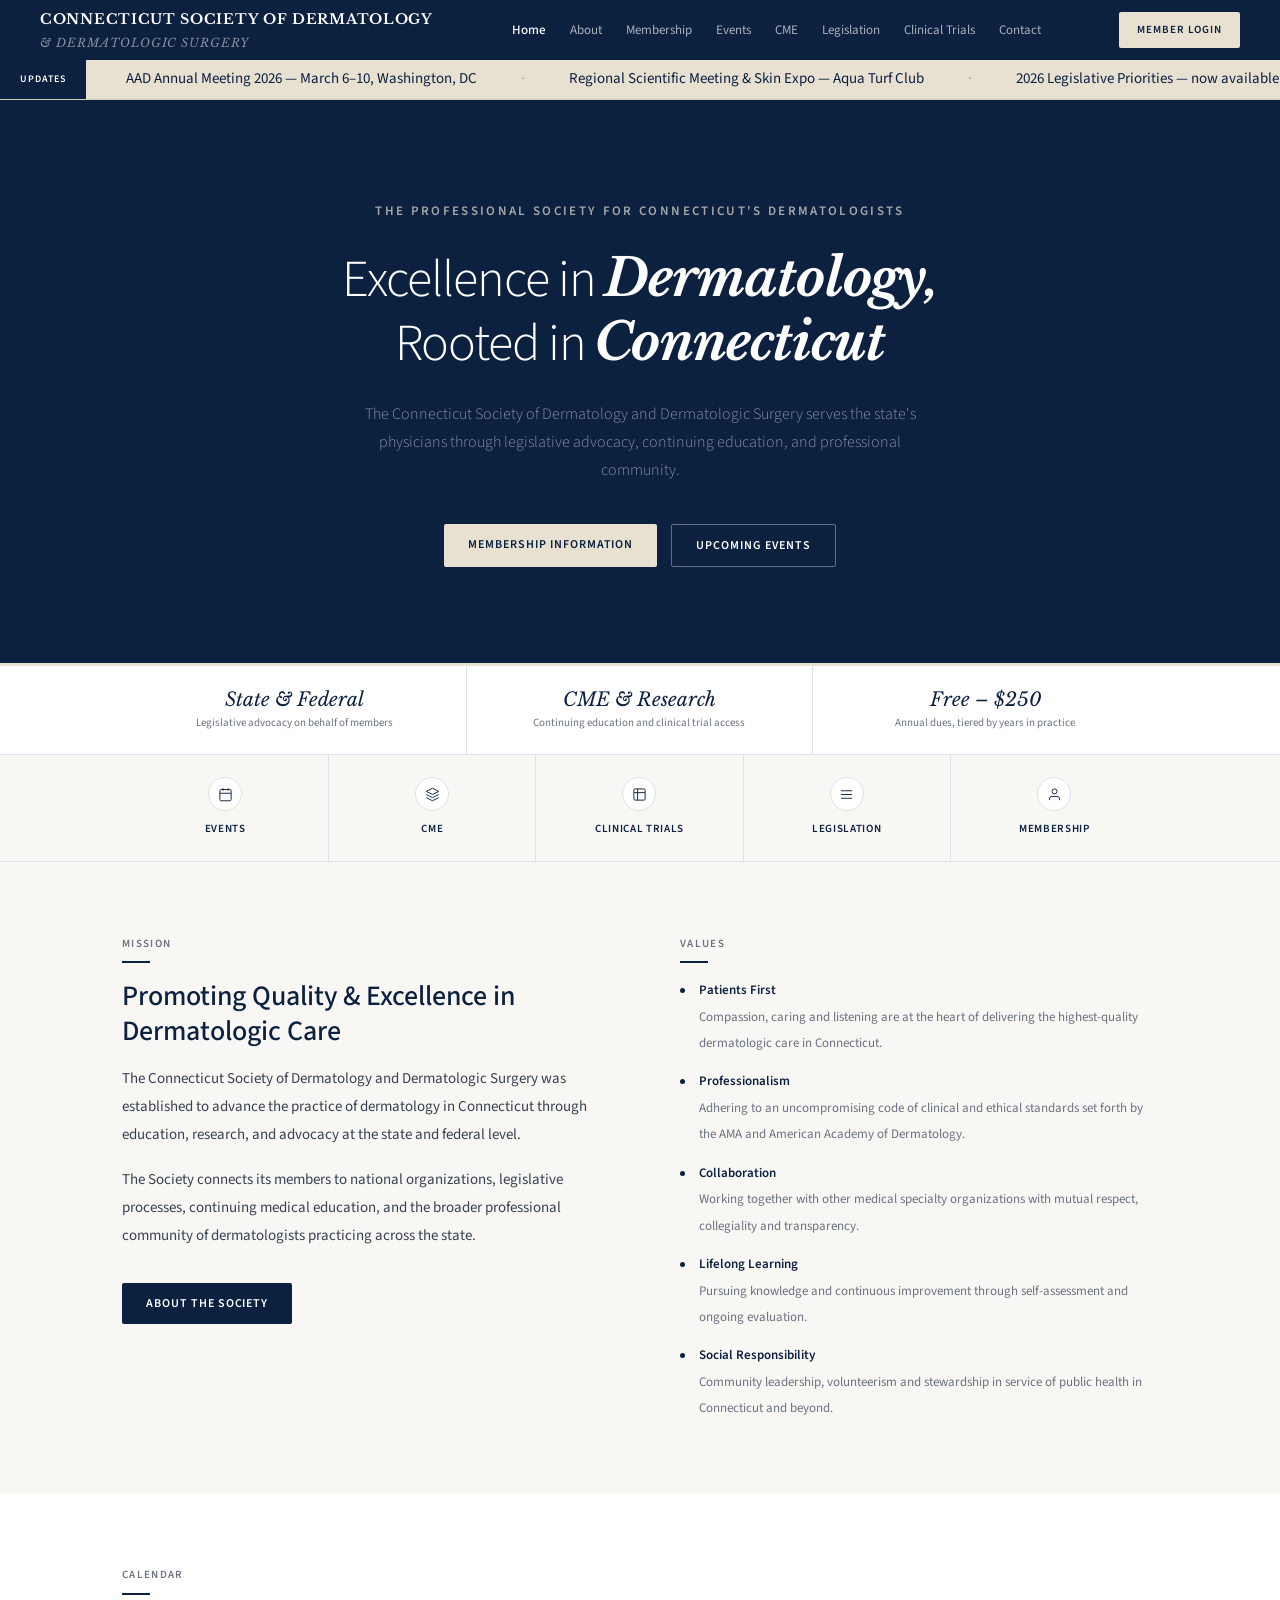
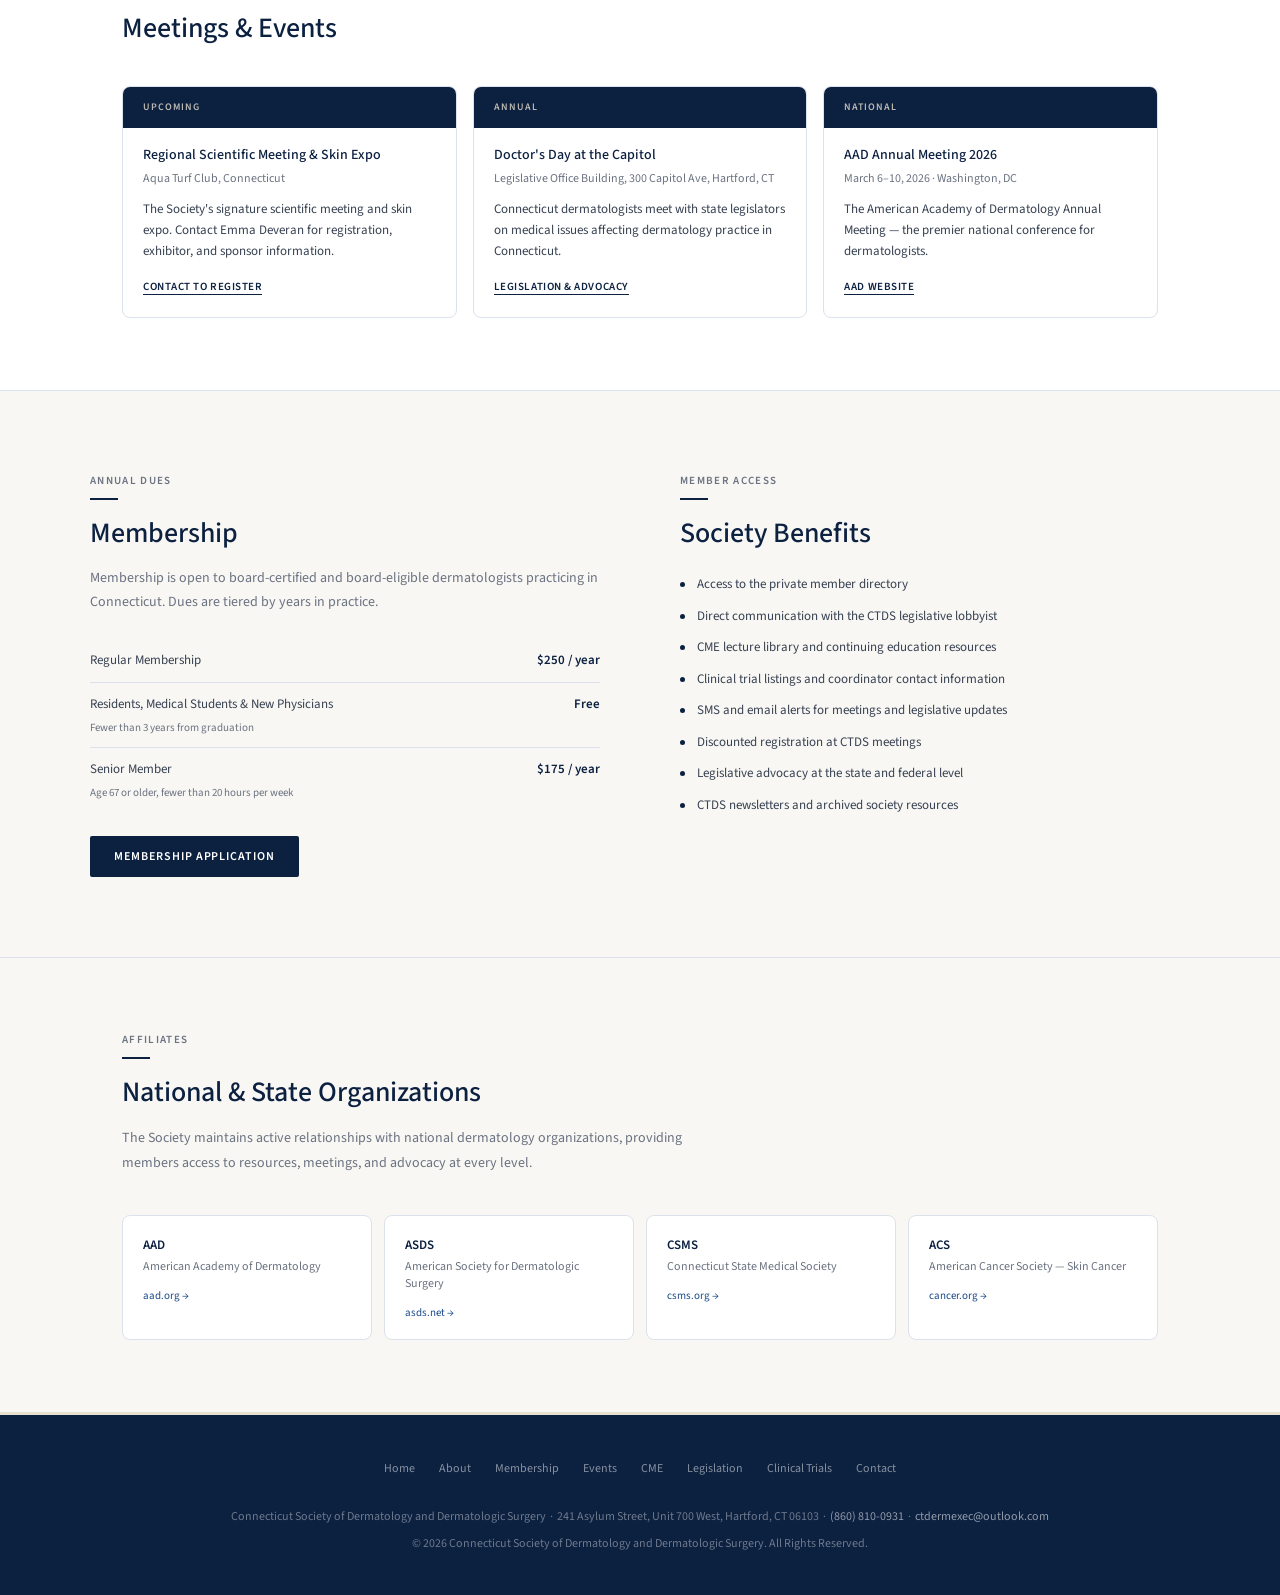
==== commit 803da919: "Remove nav logo, keep favicon" ====
--- a/index.html
+++ b/index.html
@@ -308,11 +308,8 @@
 
 <nav>
   <a href="index.html" class="nav-brand">
-    <img src="images/ctderm-seal.png" alt="Connecticut Society of Dermatology and Dermatologic Surgery seal" class="nav-seal">
-    <span class="nav-brand-text">
-      <span class="nav-logo-main">Connecticut Society of Dermatology</span>
-      <span class="nav-logo-sub">&amp; Dermatologic Surgery</span>
-    </span>
+    <span class="nav-logo-main">Connecticut Society of Dermatology</span>
+    <span class="nav-logo-sub">&amp; Dermatologic Surgery</span>
   </a>
   <ul class="nav-links">
     <li><a href="index.html" class="active">Home</a></li>
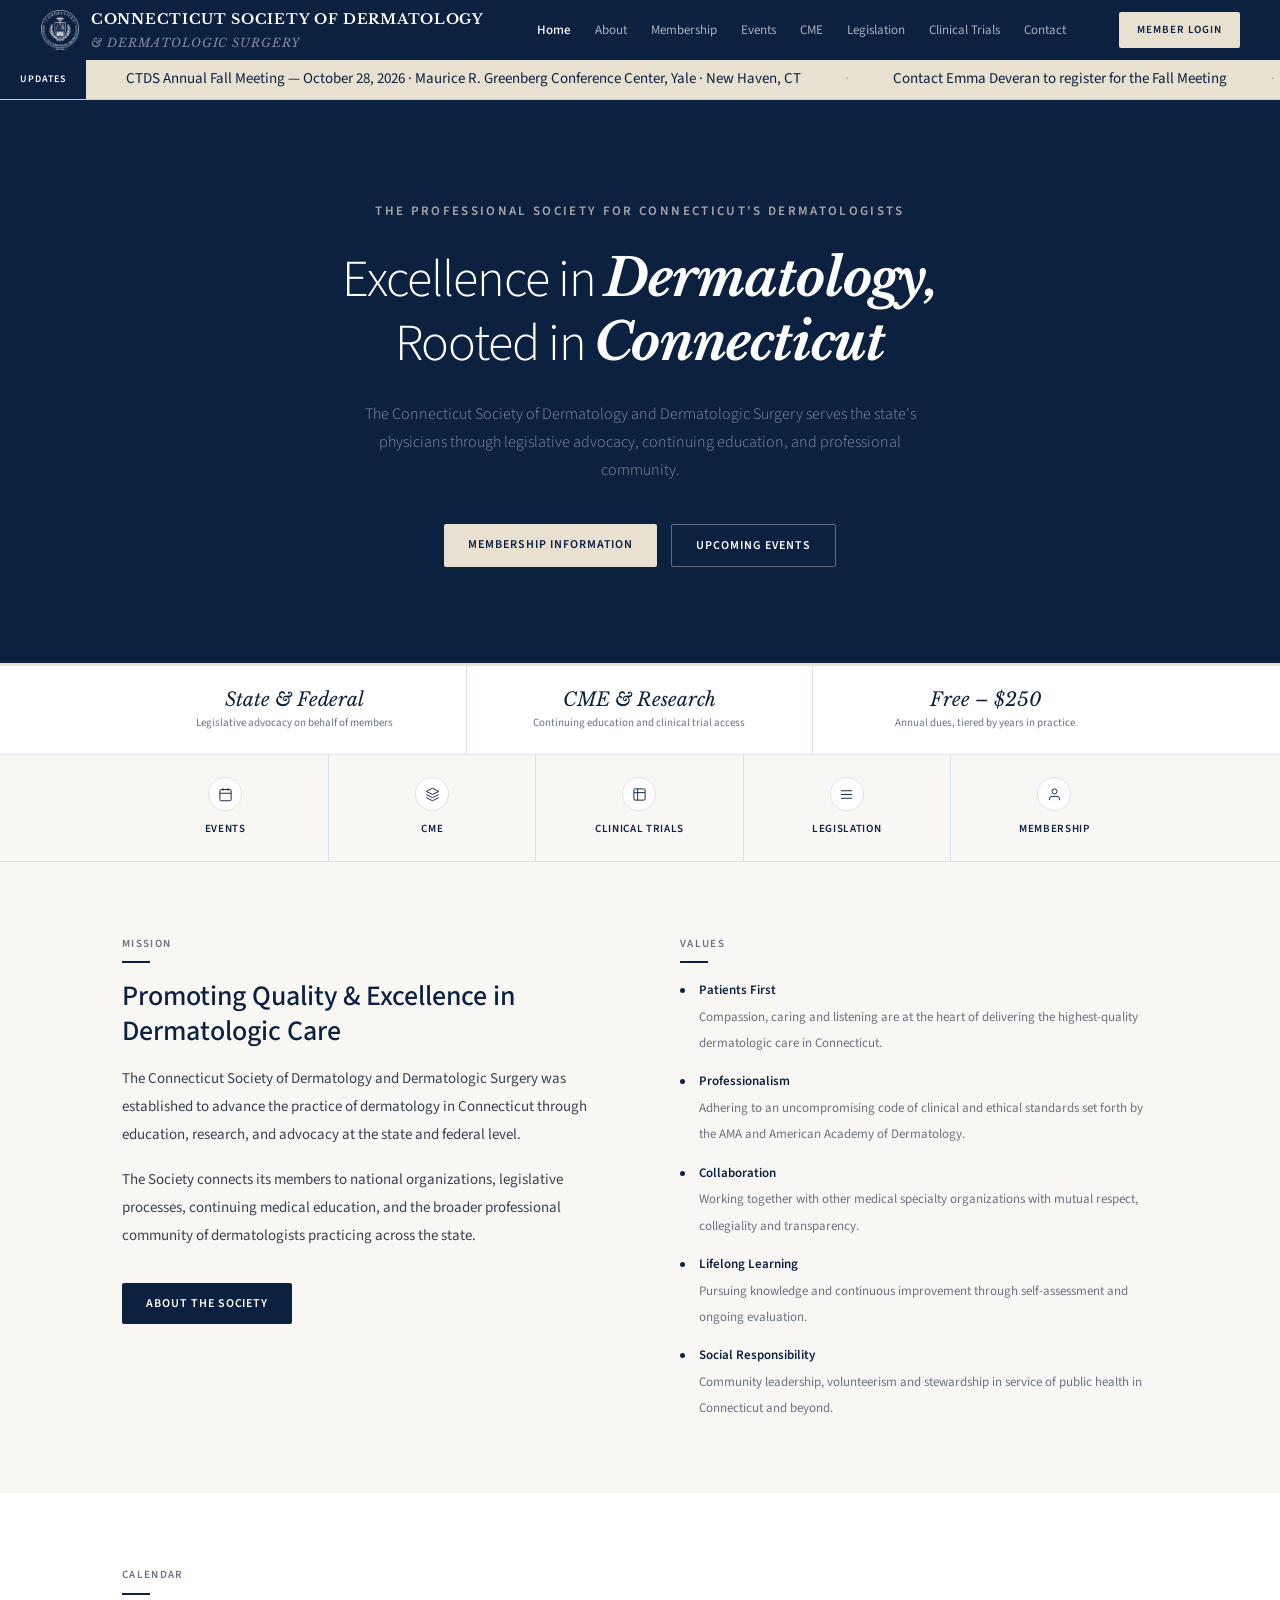
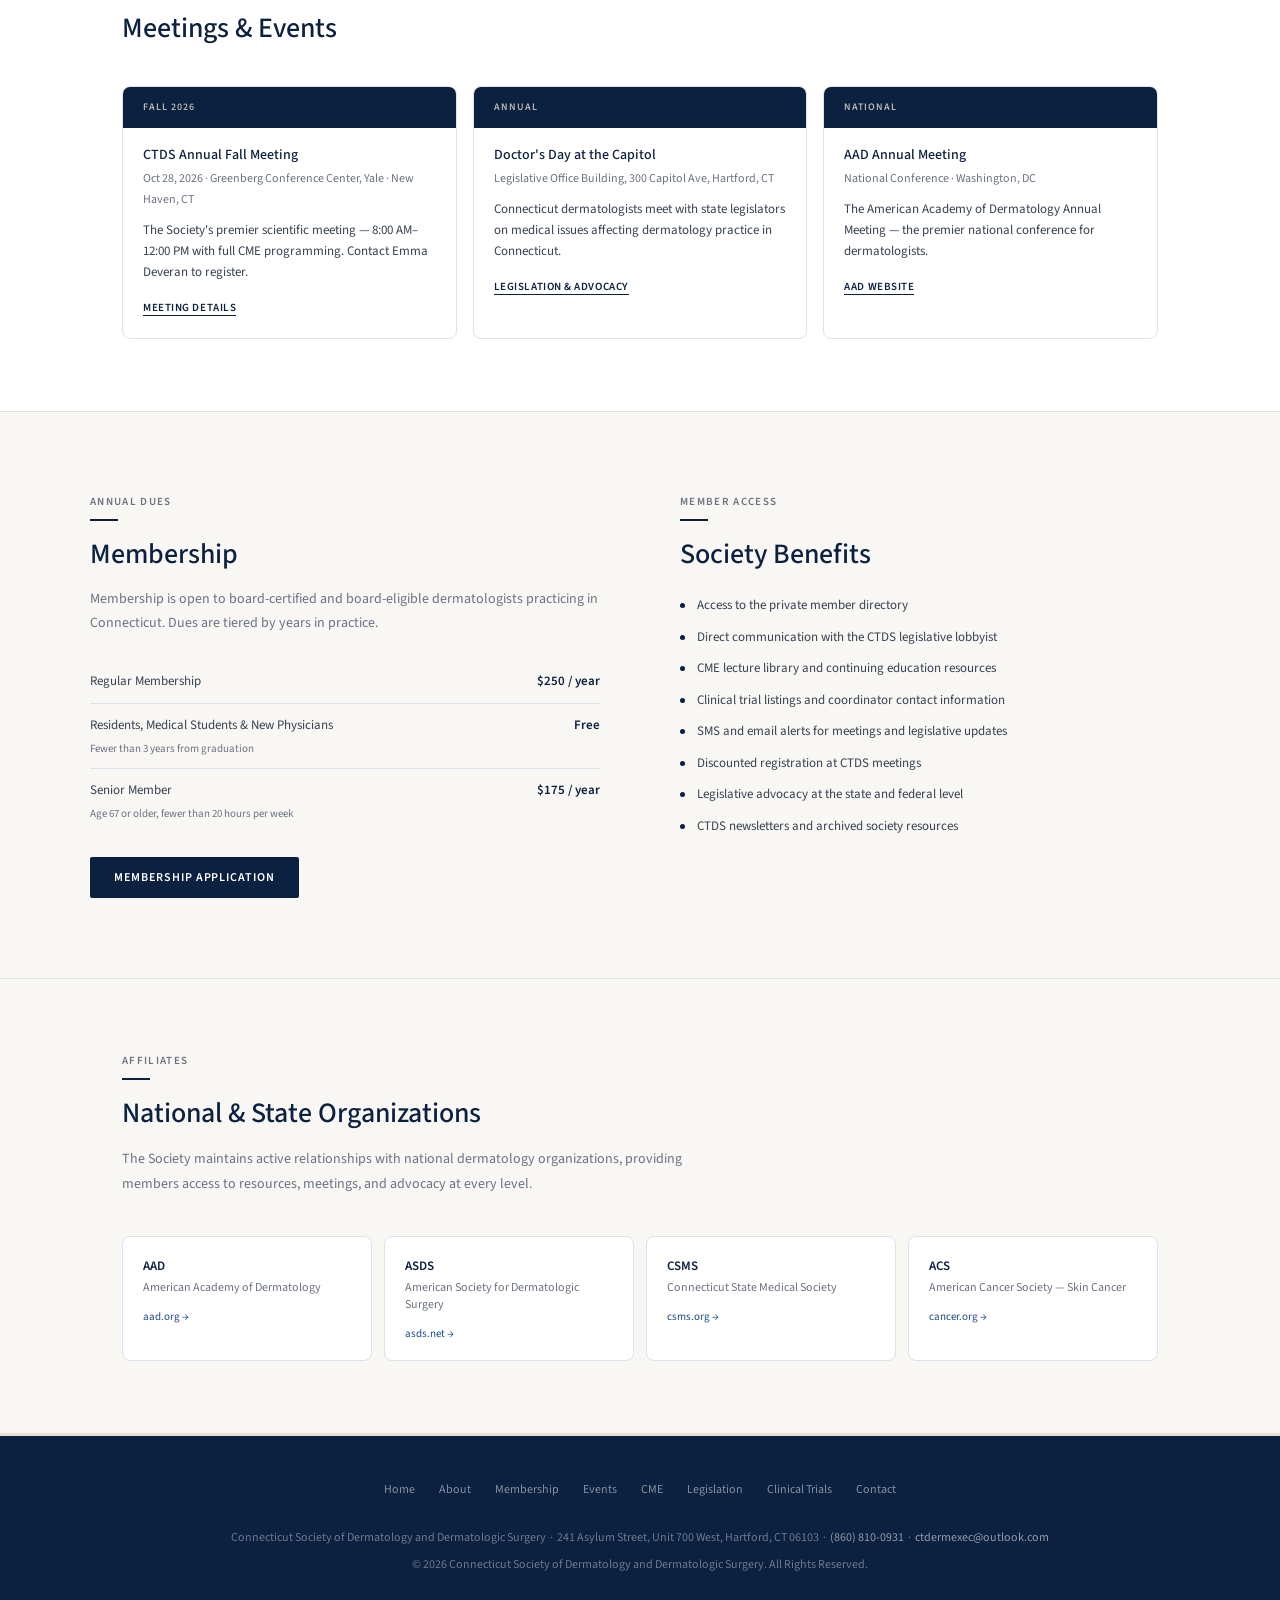
==== commit fa8cea2f: "Replace stale homepage event cards with fall meeting" ====
--- a/index.html
+++ b/index.html
@@ -308,8 +308,11 @@
 
 <nav>
   <a href="index.html" class="nav-brand">
-    <span class="nav-logo-main">Connecticut Society of Dermatology</span>
-    <span class="nav-logo-sub">&amp; Dermatologic Surgery</span>
+    <img src="images/ctderm-seal-white.png" alt="CTDS seal" class="nav-seal">
+    <span class="nav-brand-text">
+      <span class="nav-logo-main">Connecticut Society of Dermatology</span>
+      <span class="nav-logo-sub">&amp; Dermatologic Surgery</span>
+    </span>
   </a>
   <ul class="nav-links">
     <li><a href="index.html" class="active">Home</a></li>
@@ -329,23 +332,19 @@
   <div class="ticker-label">Updates</div>
   <div class="ticker-overflow">
     <div class="ticker-track">
-      <span class="ticker-item">AAD Annual Meeting 2026 — March 6–10, Washington, DC</span>
-      <span class="ticker-dot">·</span>
-      <span class="ticker-item">Regional Scientific Meeting &amp; Skin Expo — Aqua Turf Club</span>
+      <span class="ticker-item">CTDS Annual Fall Meeting — October 28, 2026 · Maurice R. Greenberg Conference Center, Yale · New Haven, CT</span>
+      <span class="ticker-dot">·</span>
+      <span class="ticker-item">Contact Emma Deveran to register for the Fall Meeting</span>
       <span class="ticker-dot">·</span>
       <span class="ticker-item">2026 Legislative Priorities — now available</span>
       <span class="ticker-dot">·</span>
-      <span class="ticker-item">Contact Emma Deveran to register for upcoming meetings</span>
-      <span class="ticker-dot">·</span>
       <span class="ticker-item">Doctor's Day at the Capitol — Legislative Office Building, Hartford</span>
       <span class="ticker-dot">·</span>
-      <span class="ticker-item">AAD Annual Meeting 2026 — March 6–10, Washington, DC</span>
-      <span class="ticker-dot">·</span>
-      <span class="ticker-item">Regional Scientific Meeting &amp; Skin Expo — Aqua Turf Club</span>
+      <span class="ticker-item">CTDS Annual Fall Meeting — October 28, 2026 · Maurice R. Greenberg Conference Center, Yale · New Haven, CT</span>
+      <span class="ticker-dot">·</span>
+      <span class="ticker-item">Contact Emma Deveran to register for the Fall Meeting</span>
       <span class="ticker-dot">·</span>
       <span class="ticker-item">2026 Legislative Priorities — now available</span>
-      <span class="ticker-dot">·</span>
-      <span class="ticker-item">Contact Emma Deveran to register for upcoming meetings</span>
       <span class="ticker-dot">·</span>
       <span class="ticker-item">Doctor's Day at the Capitol — Legislative Office Building, Hartford</span>
       <span class="ticker-dot">·</span>
@@ -470,13 +469,13 @@
   <div class="events-grid">
     <div class="event-card">
       <div class="event-date-bar">
-        <span class="event-month">Upcoming</span>
+        <span class="event-month">Fall 2026</span>
       </div>
       <div class="event-body">
-        <div class="event-title">Regional Scientific Meeting &amp; Skin Expo</div>
-        <div class="event-meta">Aqua Turf Club, Connecticut</div>
-        <div class="event-desc">The Society's signature scientific meeting and skin expo. Contact Emma Deveran for registration, exhibitor, and sponsor information.</div>
-        <a href="mailto:ctdermexec@outlook.com" class="event-link">Contact to Register</a>
+        <div class="event-title">CTDS Annual Fall Meeting</div>
+        <div class="event-meta">Oct 28, 2026 · Greenberg Conference Center, Yale · New Haven, CT</div>
+        <div class="event-desc">The Society's premier scientific meeting — 8:00 AM–12:00 PM with full CME programming. Contact Emma Deveran to register.</div>
+        <a href="events.html" class="event-link">Meeting Details</a>
       </div>
     </div>
     <div class="event-card">
@@ -495,8 +494,8 @@
         <span class="event-month">National</span>
       </div>
       <div class="event-body">
-        <div class="event-title">AAD Annual Meeting 2026</div>
-        <div class="event-meta">March 6–10, 2026 · Washington, DC</div>
+        <div class="event-title">AAD Annual Meeting</div>
+        <div class="event-meta">National Conference · Washington, DC</div>
         <div class="event-desc">The American Academy of Dermatology Annual Meeting — the premier national conference for dermatologists.</div>
         <a href="https://www.aad.org/member/meetings-events" target="_blank" class="event-link">AAD Website</a>
       </div>
--- a/css/style.css
+++ b/css/style.css
@@ -38,7 +38,9 @@
   z-index: 100;
   gap: 16px;
 }
-.nav-brand { text-decoration: none; flex-shrink: 0; }
+.nav-brand { text-decoration: none; flex-shrink: 0; display: flex; align-items: center; gap: 11px; }
+.nav-seal { width: 40px; height: 40px; flex-shrink: 0; }
+.nav-brand-text { display: block; }
 .nav-logo-main {
   font-family: var(--serif);
   color: #fff;
@@ -389,4 +391,8 @@
   .nav-logo-main { font-size: 10px; }
   .page-header h1 { font-size: 24px; }
   .btn { padding: 9px 18px; font-size: 11px; }
-}+}
+
+/* ── NAV SEAL — RESPONSIVE ── */
+@media (max-width: 768px) { .nav-brand { gap: 9px; } .nav-seal { width: 34px; height: 34px; } }
+@media (max-width: 480px) { .nav-seal { width: 30px; height: 30px; } }
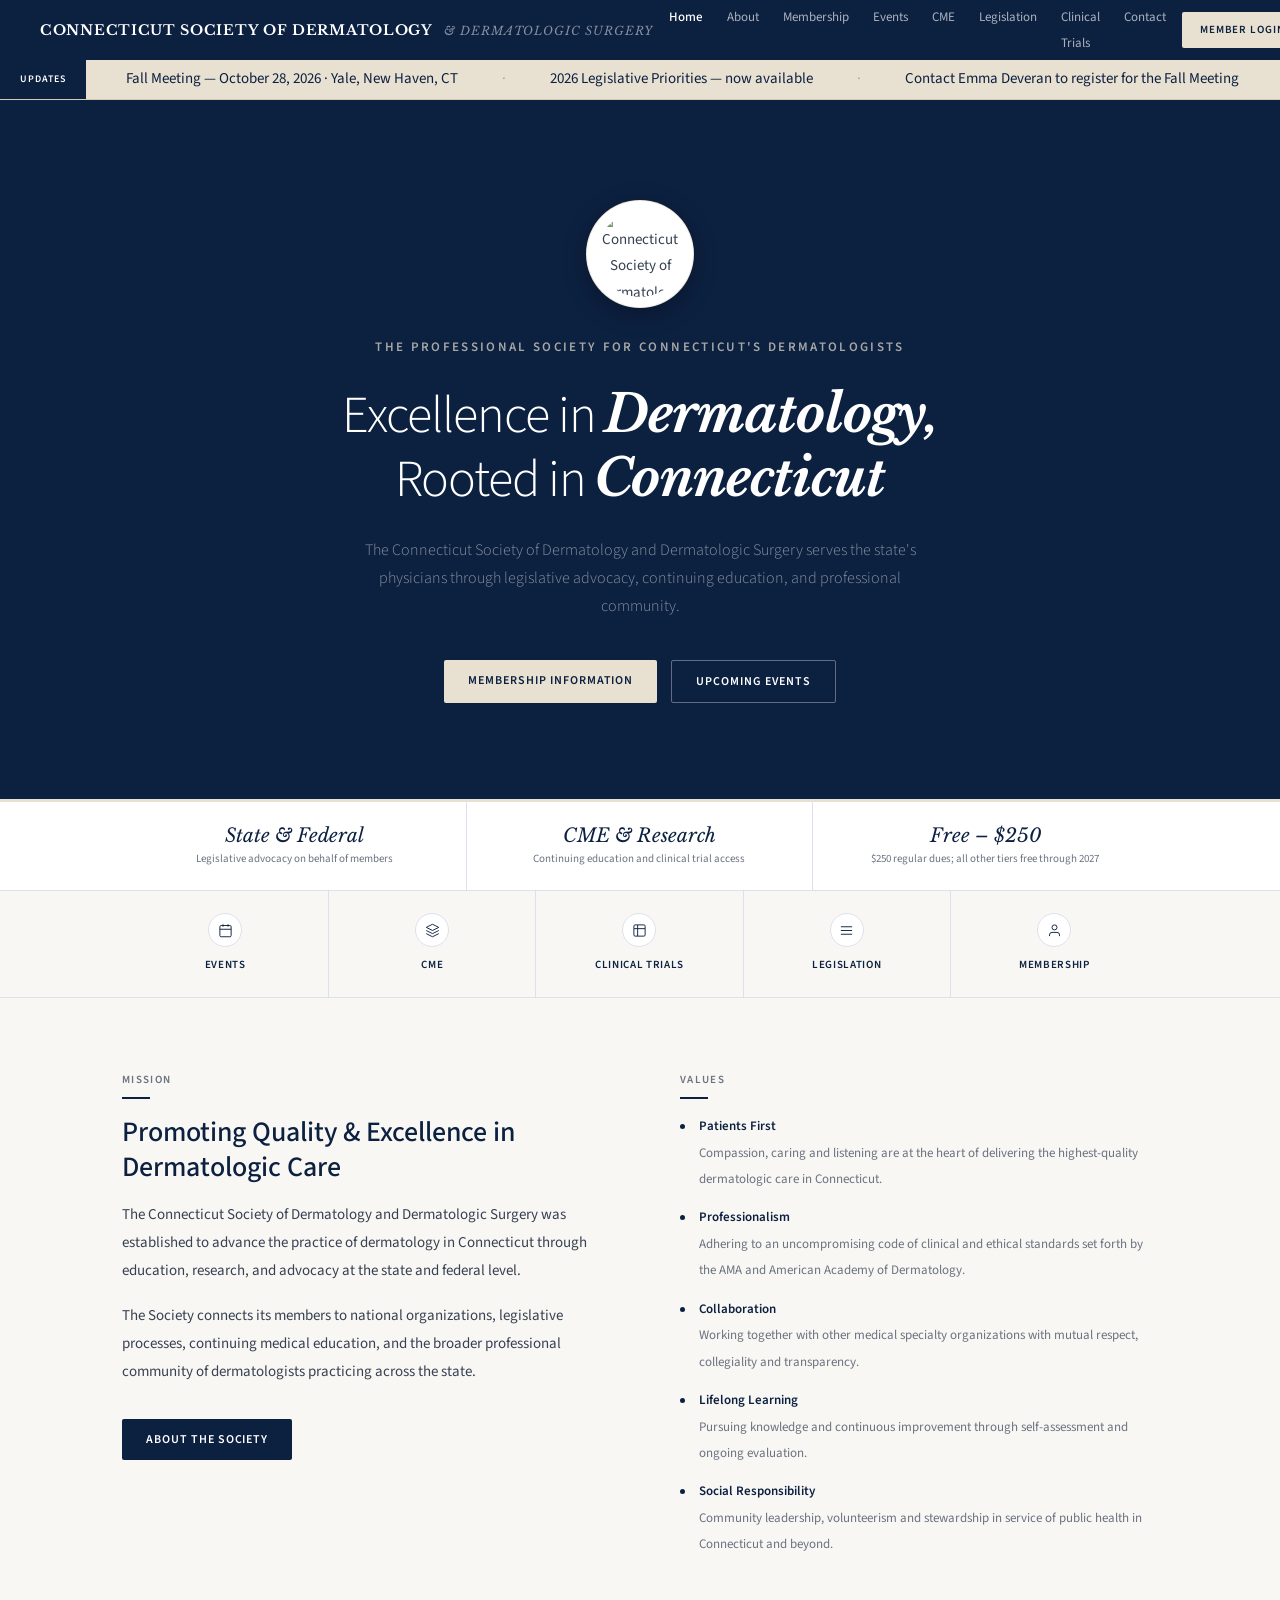
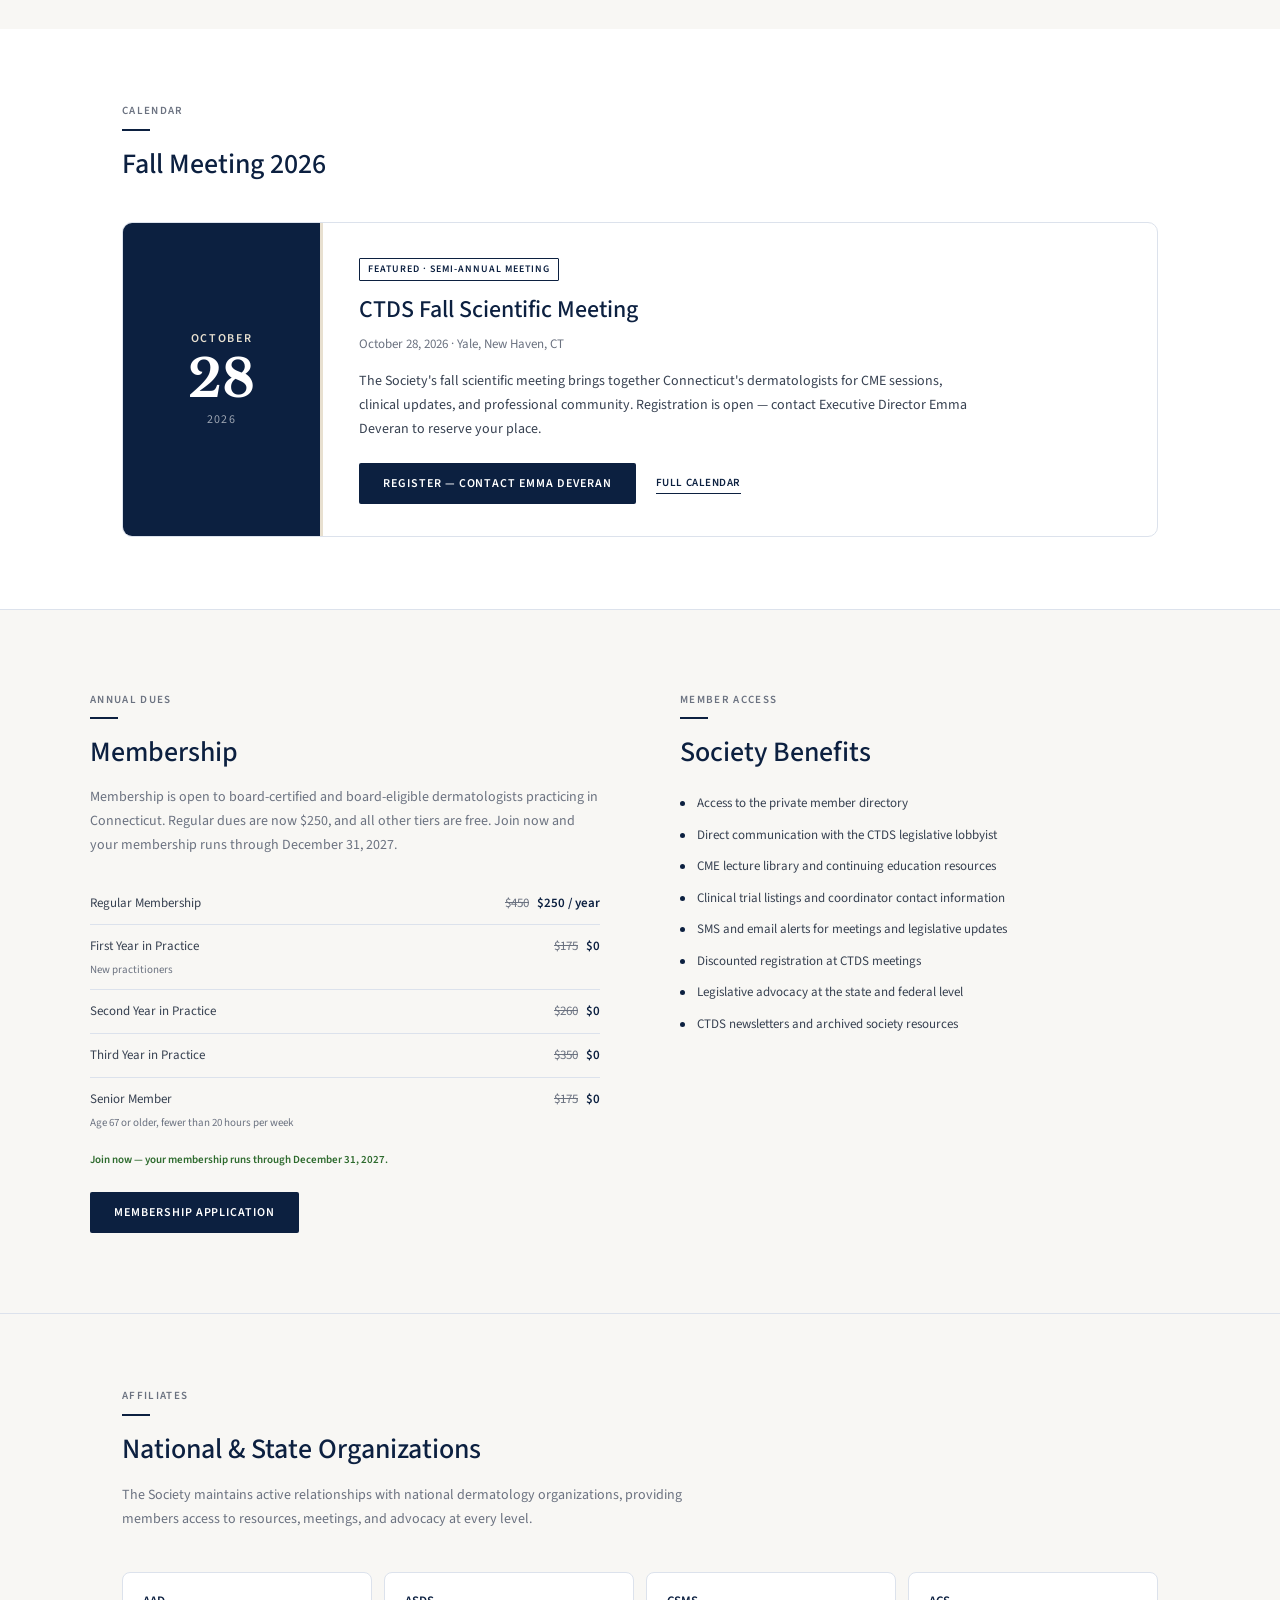
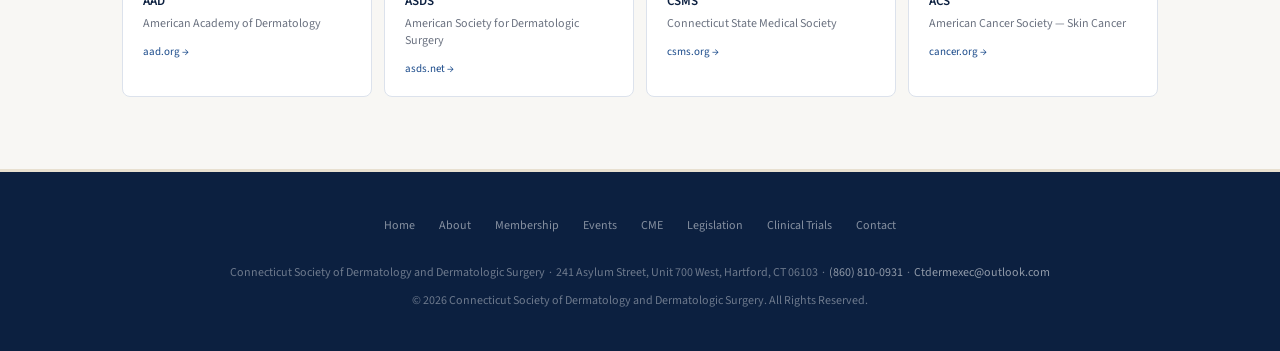
==== commit 2408dade: "Pricing:  regular, /bin/zsh others, member through 2027" ====
--- a/index.html
+++ b/index.html
@@ -302,17 +302,70 @@
     .membership-band { padding: 56px 1.25rem; }
   }
 .nav-logo-main { font-size: 14px !important; } .nav-logo-sub { font-size: 12px !important; }
+
+  /* ── LOGO SEAL ── */
+  .hero-seal {
+    width: 108px;
+    height: 108px;
+    border-radius: 50%;
+    background: #fff;
+    padding: 10px;
+    border: 1.5px solid rgba(232,224,208,0.7);
+    box-shadow: 0 6px 24px rgba(0,0,0,0.28);
+    object-fit: contain;
+    display: block;
+    margin: 0 auto 1.75rem;
+  }
+  @media (max-width: 640px) {
+    .hero-seal { width: 84px; height: 84px; padding: 8px; margin-bottom: 1.25rem; }
+  }
+
+  /* ── FEATURED EVENT ── */
+  .event-feature { max-width: 1100px; margin: 2.5rem auto 0; padding: 0 2rem; }
+  .event-feature-card {
+    background: var(--white);
+    border: 0.5px solid var(--rule);
+    border-radius: 10px;
+    overflow: hidden;
+    display: grid;
+    grid-template-columns: 200px 1fr;
+  }
+  .event-feature-date {
+    background: var(--navy);
+    color: #fff;
+    padding: 2rem 1.5rem;
+    display: flex;
+    flex-direction: column;
+    align-items: center;
+    justify-content: center;
+    text-align: center;
+    border-right: 3px solid var(--parchment);
+  }
+  .event-feature-month { font-family: var(--sans); font-size: 12px; font-weight: 600; letter-spacing: 0.14em; text-transform: uppercase; color: var(--parchment); }
+  .event-feature-day { font-family: var(--serif); font-size: 52px; font-weight: 700; line-height: 1; margin: 4px 0; }
+  .event-feature-year { font-size: 12px; color: rgba(255,255,255,0.6); letter-spacing: 0.1em; }
+  .event-feature-body { padding: 2rem 2.25rem; }
+  .event-feature-tag { font-size: 10px; font-weight: 600; letter-spacing: 0.1em; text-transform: uppercase; color: var(--navy); border: 0.5px solid var(--navy); border-radius: 1px; display: inline-block; padding: 2px 8px; margin-bottom: 0.85rem; }
+  .event-feature-title { font-family: var(--sans); font-size: 24px; font-weight: 500; color: var(--navy); line-height: 1.25; margin-bottom: 0.5rem; }
+  .event-feature-meta { font-size: 13px; color: var(--text-muted); margin-bottom: 0.9rem; }
+  .event-feature-desc { font-size: 14px; color: var(--text-body); line-height: 1.7; margin-bottom: 1.35rem; max-width: 620px; }
+  .event-feature-actions { display: flex; gap: 20px; align-items: center; flex-wrap: wrap; }
+  @media (max-width: 640px) {
+    .event-feature { padding: 0 1.25rem; }
+    .event-feature-card { grid-template-columns: 1fr; }
+    .event-feature-date { flex-direction: row; gap: 10px; padding: 1rem; border-right: none; border-bottom: 3px solid var(--parchment); }
+    .event-feature-day { font-size: 34px; margin: 0; }
+    .event-feature-body { padding: 1.5rem; }
+    .event-feature-title { font-size: 20px; }
+  }
 </style>
 </head>
 <body>
 
 <nav>
   <a href="index.html" class="nav-brand">
-    <img src="images/ctderm-seal-white.png" alt="CTDS seal" class="nav-seal">
-    <span class="nav-brand-text">
-      <span class="nav-logo-main">Connecticut Society of Dermatology</span>
-      <span class="nav-logo-sub">&amp; Dermatologic Surgery</span>
-    </span>
+    <span class="nav-logo-main">Connecticut Society of Dermatology</span>
+    <span class="nav-logo-sub">&amp; Dermatologic Surgery</span>
   </a>
   <ul class="nav-links">
     <li><a href="index.html" class="active">Home</a></li>
@@ -332,19 +385,19 @@
   <div class="ticker-label">Updates</div>
   <div class="ticker-overflow">
     <div class="ticker-track">
-      <span class="ticker-item">CTDS Annual Fall Meeting — October 28, 2026 · Maurice R. Greenberg Conference Center, Yale · New Haven, CT</span>
+      <span class="ticker-item">Fall Meeting — October 28, 2026 · Yale, New Haven, CT</span>
+      <span class="ticker-dot">·</span>
+      <span class="ticker-item">2026 Legislative Priorities — now available</span>
       <span class="ticker-dot">·</span>
       <span class="ticker-item">Contact Emma Deveran to register for the Fall Meeting</span>
       <span class="ticker-dot">·</span>
+      <span class="ticker-item">Doctor's Day at the Capitol — Legislative Office Building, Hartford</span>
+      <span class="ticker-dot">·</span>
+      <span class="ticker-item">Fall Meeting — October 28, 2026 · Yale, New Haven, CT</span>
+      <span class="ticker-dot">·</span>
       <span class="ticker-item">2026 Legislative Priorities — now available</span>
       <span class="ticker-dot">·</span>
-      <span class="ticker-item">Doctor's Day at the Capitol — Legislative Office Building, Hartford</span>
-      <span class="ticker-dot">·</span>
-      <span class="ticker-item">CTDS Annual Fall Meeting — October 28, 2026 · Maurice R. Greenberg Conference Center, Yale · New Haven, CT</span>
-      <span class="ticker-dot">·</span>
       <span class="ticker-item">Contact Emma Deveran to register for the Fall Meeting</span>
-      <span class="ticker-dot">·</span>
-      <span class="ticker-item">2026 Legislative Priorities — now available</span>
       <span class="ticker-dot">·</span>
       <span class="ticker-item">Doctor's Day at the Capitol — Legislative Office Building, Hartford</span>
       <span class="ticker-dot">·</span>
@@ -354,6 +407,7 @@
 
 <!-- HERO -->
 <div class="hero">
+  <img src="images/ctderm-seal.png" alt="Connecticut Society of Dermatology and Dermatologic Surgery seal" class="hero-seal">
   <span class="hero-eyebrow">The Professional Society for Connecticut's Dermatologists</span>
   <h1>Excellence in <em>Dermatology,</em><br>Rooted in <em>Connecticut</em></h1>
   <p class="hero-sub">The Connecticut Society of Dermatology and Dermatologic Surgery serves the state's physicians through legislative advocacy, continuing education, and professional community.</p>
@@ -375,8 +429,8 @@
       <div class="stat-label">Continuing education and clinical trial access</div>
     </div>
     <div class="stat-item">
-      <div class="stat-val">Free – $250</div>
-      <div class="stat-label">Annual dues, tiered by years in practice</div>
+      <div class="stat-val">Free &ndash; $250</div>
+      <div class="stat-label">$250 regular dues; all other tiers free through 2027</div>
     </div>
   </div>
 </div>
@@ -464,40 +518,24 @@
   <div class="container">
     <div class="section-label">Calendar</div>
     <div class="rule-bar"></div>
-    <h2 class="section-heading">Meetings &amp; Events</h2>
-  </div>
-  <div class="events-grid">
-    <div class="event-card">
-      <div class="event-date-bar">
-        <span class="event-month">Fall 2026</span>
-      </div>
-      <div class="event-body">
-        <div class="event-title">CTDS Annual Fall Meeting</div>
-        <div class="event-meta">Oct 28, 2026 · Greenberg Conference Center, Yale · New Haven, CT</div>
-        <div class="event-desc">The Society's premier scientific meeting — 8:00 AM–12:00 PM with full CME programming. Contact Emma Deveran to register.</div>
-        <a href="events.html" class="event-link">Meeting Details</a>
-      </div>
-    </div>
-    <div class="event-card">
-      <div class="event-date-bar">
-        <span class="event-month">Annual</span>
-      </div>
-      <div class="event-body">
-        <div class="event-title">Doctor's Day at the Capitol</div>
-        <div class="event-meta">Legislative Office Building, 300 Capitol Ave, Hartford, CT</div>
-        <div class="event-desc">Connecticut dermatologists meet with state legislators on medical issues affecting dermatology practice in Connecticut.</div>
-        <a href="legislation.html" class="event-link">Legislation &amp; Advocacy</a>
-      </div>
-    </div>
-    <div class="event-card">
-      <div class="event-date-bar">
-        <span class="event-month">National</span>
-      </div>
-      <div class="event-body">
-        <div class="event-title">AAD Annual Meeting</div>
-        <div class="event-meta">National Conference · Washington, DC</div>
-        <div class="event-desc">The American Academy of Dermatology Annual Meeting — the premier national conference for dermatologists.</div>
-        <a href="https://www.aad.org/member/meetings-events" target="_blank" class="event-link">AAD Website</a>
+    <h2 class="section-heading">Fall Meeting 2026</h2>
+  </div>
+  <div class="event-feature">
+    <div class="event-feature-card">
+      <div class="event-feature-date">
+        <span class="event-feature-month">October</span>
+        <span class="event-feature-day">28</span>
+        <span class="event-feature-year">2026</span>
+      </div>
+      <div class="event-feature-body">
+        <span class="event-feature-tag">Featured &middot; Semi-Annual Meeting</span>
+        <div class="event-feature-title">CTDS Fall Scientific Meeting</div>
+        <div class="event-feature-meta">October 28, 2026 &middot; Yale, New Haven, CT</div>
+        <div class="event-feature-desc">The Society's fall scientific meeting brings together Connecticut's dermatologists for CME sessions, clinical updates, and professional community. Registration is open &mdash; contact Executive Director Emma Deveran to reserve your place.</div>
+        <div class="event-feature-actions">
+          <a href="mailto:Ctdermexec@outlook.com?subject=Fall%20Meeting%20Registration" class="btn btn-primary">Register &mdash; Contact Emma Deveran</a>
+          <a href="events.html" class="event-link">Full Calendar</a>
+        </div>
       </div>
     </div>
   </div>
@@ -510,21 +548,30 @@
       <div class="section-label">Annual Dues</div>
       <div class="rule-bar"></div>
       <h2 class="section-heading">Membership</h2>
-      <p style="font-size:14px;color:var(--text-muted);line-height:1.7;">Membership is open to board-certified and board-eligible dermatologists practicing in Connecticut. Dues are tiered by years in practice.</p>
+      <p style="font-size:14px;color:var(--text-muted);line-height:1.7;">Membership is open to board-certified and board-eligible dermatologists practicing in Connecticut. Regular dues are now $250, and all other tiers are free. Join now and your membership runs through December 31, 2027.</p>
       <table class="dues-table">
         <tr>
           <td>Regular Membership</td>
-          <td>$250 / year</td>
+          <td><span style="text-decoration:line-through;color:var(--text-muted);font-weight:400;margin-right:5px;">$450</span> $250 / year</td>
         </tr>
         <tr>
-          <td>Residents, Medical Students &amp; New Physicians<span class="dues-note">Fewer than 3 years from graduation</span></td>
-          <td>Free</td>
+          <td>First Year in Practice<span class="dues-note">New practitioners</span></td>
+          <td><span style="text-decoration:line-through;color:var(--text-muted);font-weight:400;margin-right:5px;">$175</span> $0</td>
+        </tr>
+        <tr>
+          <td>Second Year in Practice</td>
+          <td><span style="text-decoration:line-through;color:var(--text-muted);font-weight:400;margin-right:5px;">$260</span> $0</td>
+        </tr>
+        <tr>
+          <td>Third Year in Practice</td>
+          <td><span style="text-decoration:line-through;color:var(--text-muted);font-weight:400;margin-right:5px;">$350</span> $0</td>
         </tr>
         <tr>
           <td>Senior Member<span class="dues-note">Age 67 or older, fewer than 20 hours per week</span></td>
-          <td>$175 / year</td>
+          <td><span style="text-decoration:line-through;color:var(--text-muted);font-weight:400;margin-right:5px;">$175</span> $0</td>
         </tr>
       </table>
+      <div style="font-size:11px;color:#2d6a2d;font-weight:600;margin-top:10px;line-height:1.5;">Join now — your membership runs through December 31, 2027.</div>
       <a href="signup.html" class="btn btn-primary" style="margin-top:1.5rem;display:inline-block;">Membership Application</a>
     </div>
     <div>
@@ -588,7 +635,7 @@
     <li><a href="trials.html">Clinical Trials</a></li>
     <li><a href="contact.html">Contact</a></li>
   </ul>
-  <p>Connecticut Society of Dermatology and Dermatologic Surgery &nbsp;·&nbsp; 241 Asylum Street, Unit 700 West, Hartford, CT 06103 &nbsp;·&nbsp; <a href="tel:8608100931">(860) 810-0931</a> &nbsp;·&nbsp; <a href="mailto:ctdermexec@outlook.com">ctdermexec@outlook.com</a></p>
+  <p>Connecticut Society of Dermatology and Dermatologic Surgery &nbsp;·&nbsp; 241 Asylum Street, Unit 700 West, Hartford, CT 06103 &nbsp;·&nbsp; <a href="tel:8608100931">(860) 810-0931</a> &nbsp;·&nbsp; <a href="mailto:Ctdermexec@outlook.com">Ctdermexec@outlook.com</a></p>
   <p style="margin-top:6px;">© 2026 Connecticut Society of Dermatology and Dermatologic Surgery. All Rights Reserved.</p>
 </footer>
 
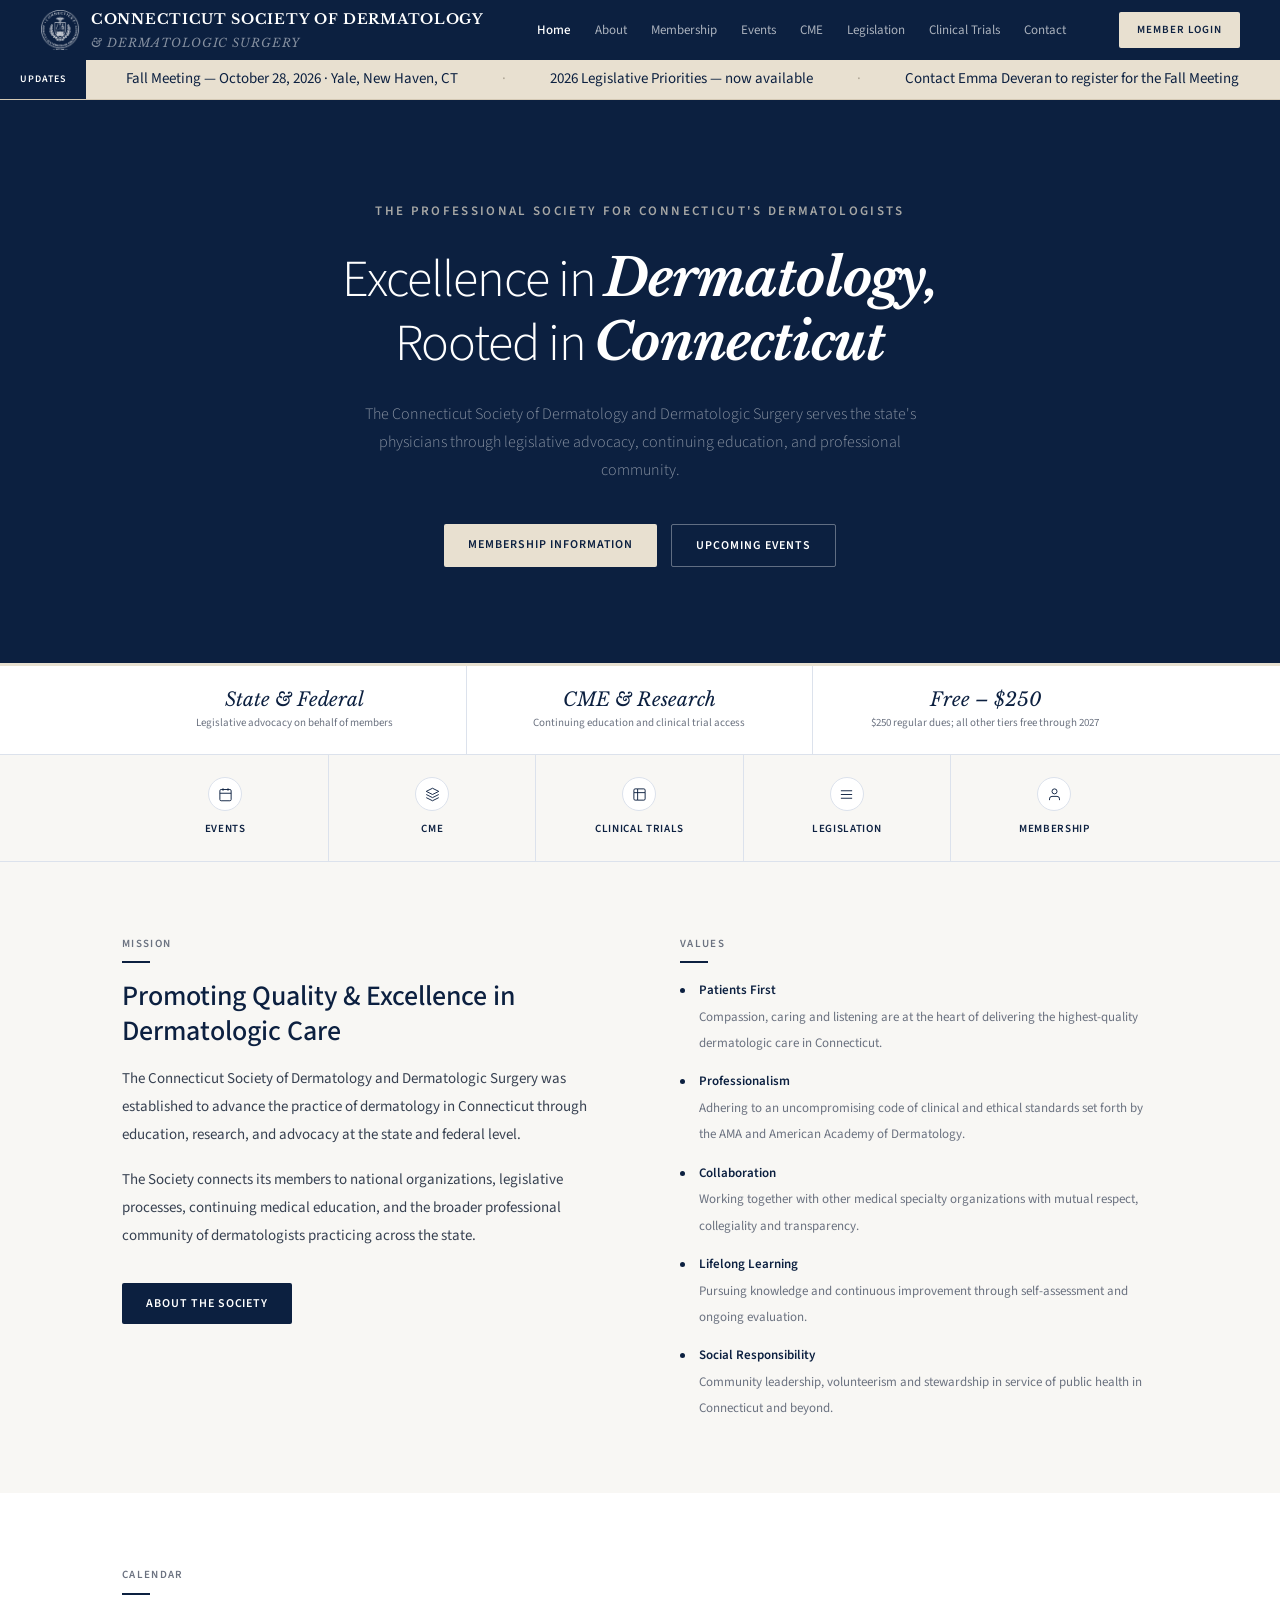
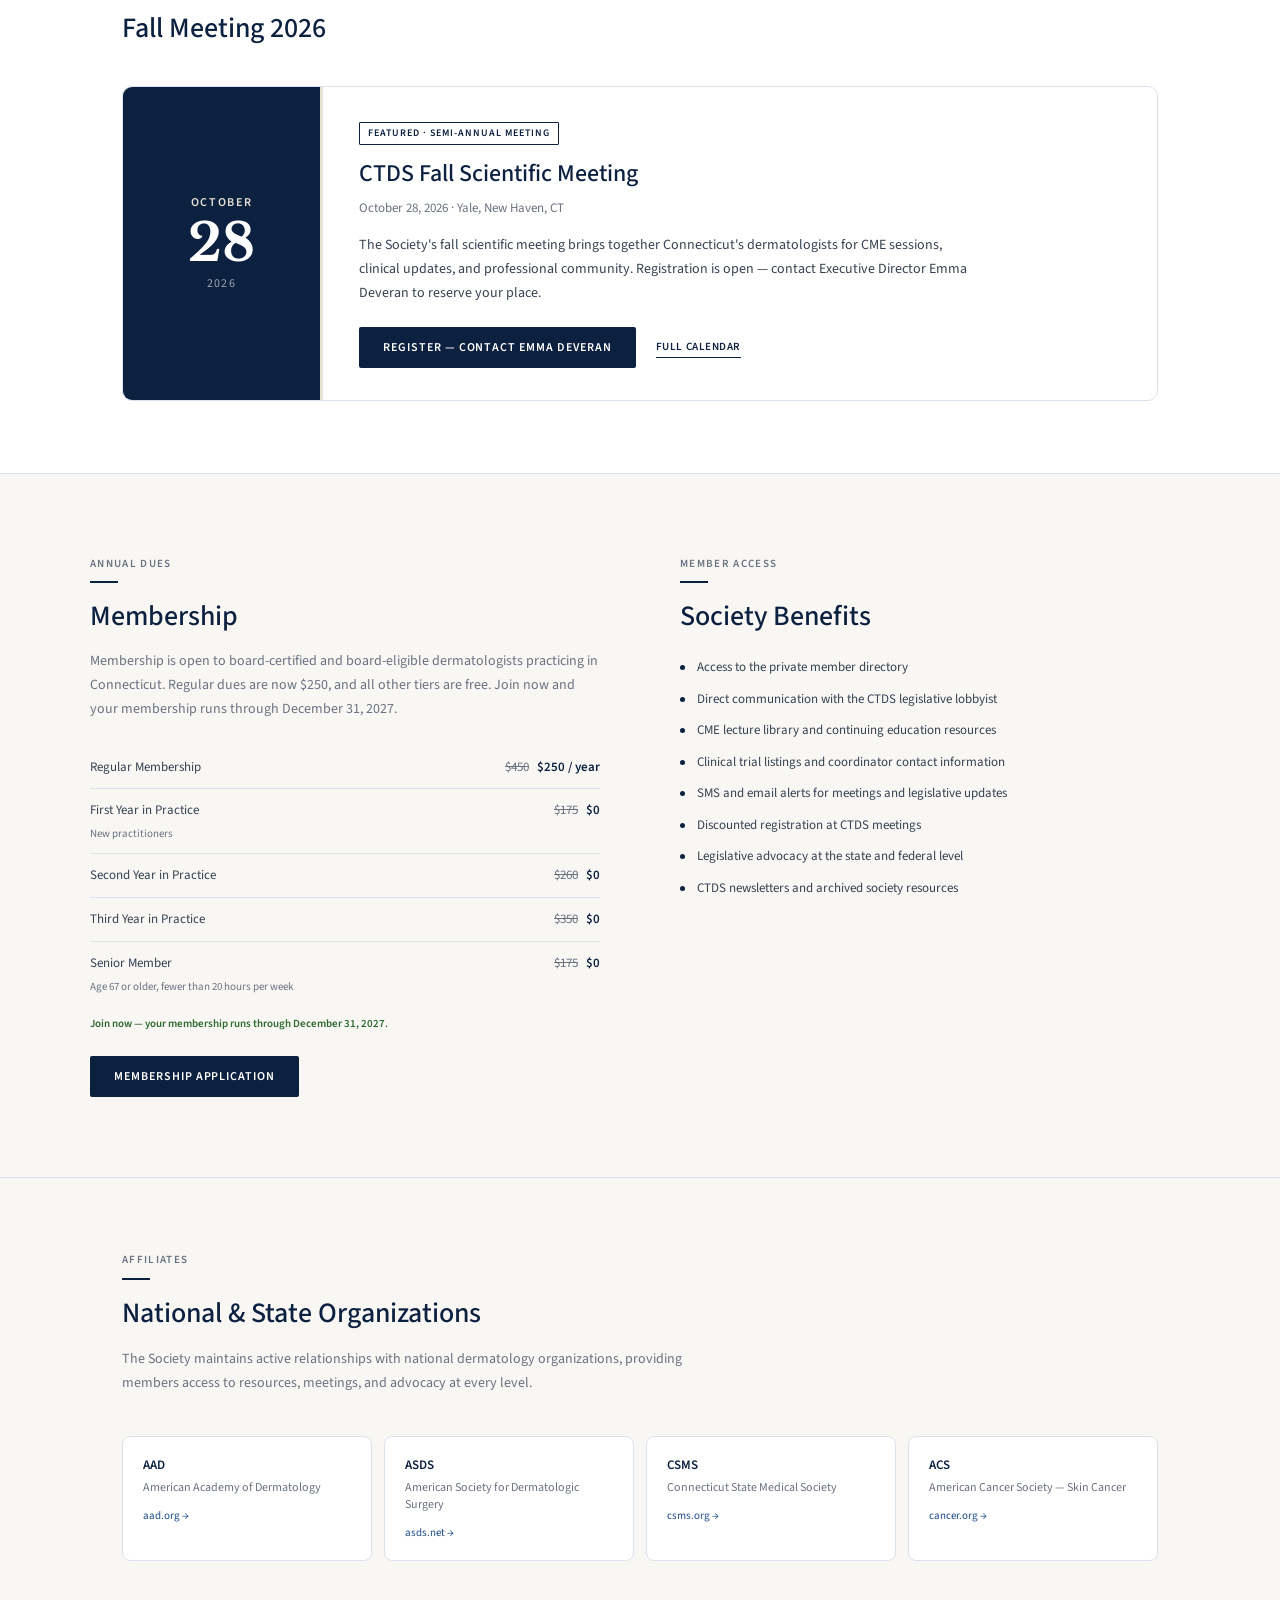
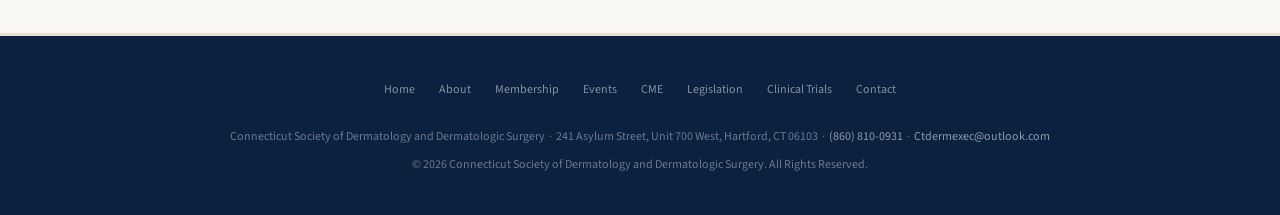
==== commit 47c3d6ac: "Restore nav logo, remove hero medallion from home page" ====
--- a/index.html
+++ b/index.html
@@ -364,8 +364,11 @@
 
 <nav>
   <a href="index.html" class="nav-brand">
-    <span class="nav-logo-main">Connecticut Society of Dermatology</span>
-    <span class="nav-logo-sub">&amp; Dermatologic Surgery</span>
+    <img src="images/ctderm-seal-white.png" alt="CTDS seal" class="nav-seal">
+    <span class="nav-brand-text">
+      <span class="nav-logo-main">Connecticut Society of Dermatology</span>
+      <span class="nav-logo-sub">&amp; Dermatologic Surgery</span>
+    </span>
   </a>
   <ul class="nav-links">
     <li><a href="index.html" class="active">Home</a></li>
@@ -407,7 +410,6 @@
 
 <!-- HERO -->
 <div class="hero">
-  <img src="images/ctderm-seal.png" alt="Connecticut Society of Dermatology and Dermatologic Surgery seal" class="hero-seal">
   <span class="hero-eyebrow">The Professional Society for Connecticut's Dermatologists</span>
   <h1>Excellence in <em>Dermatology,</em><br>Rooted in <em>Connecticut</em></h1>
   <p class="hero-sub">The Connecticut Society of Dermatology and Dermatologic Surgery serves the state's physicians through legislative advocacy, continuing education, and professional community.</p>
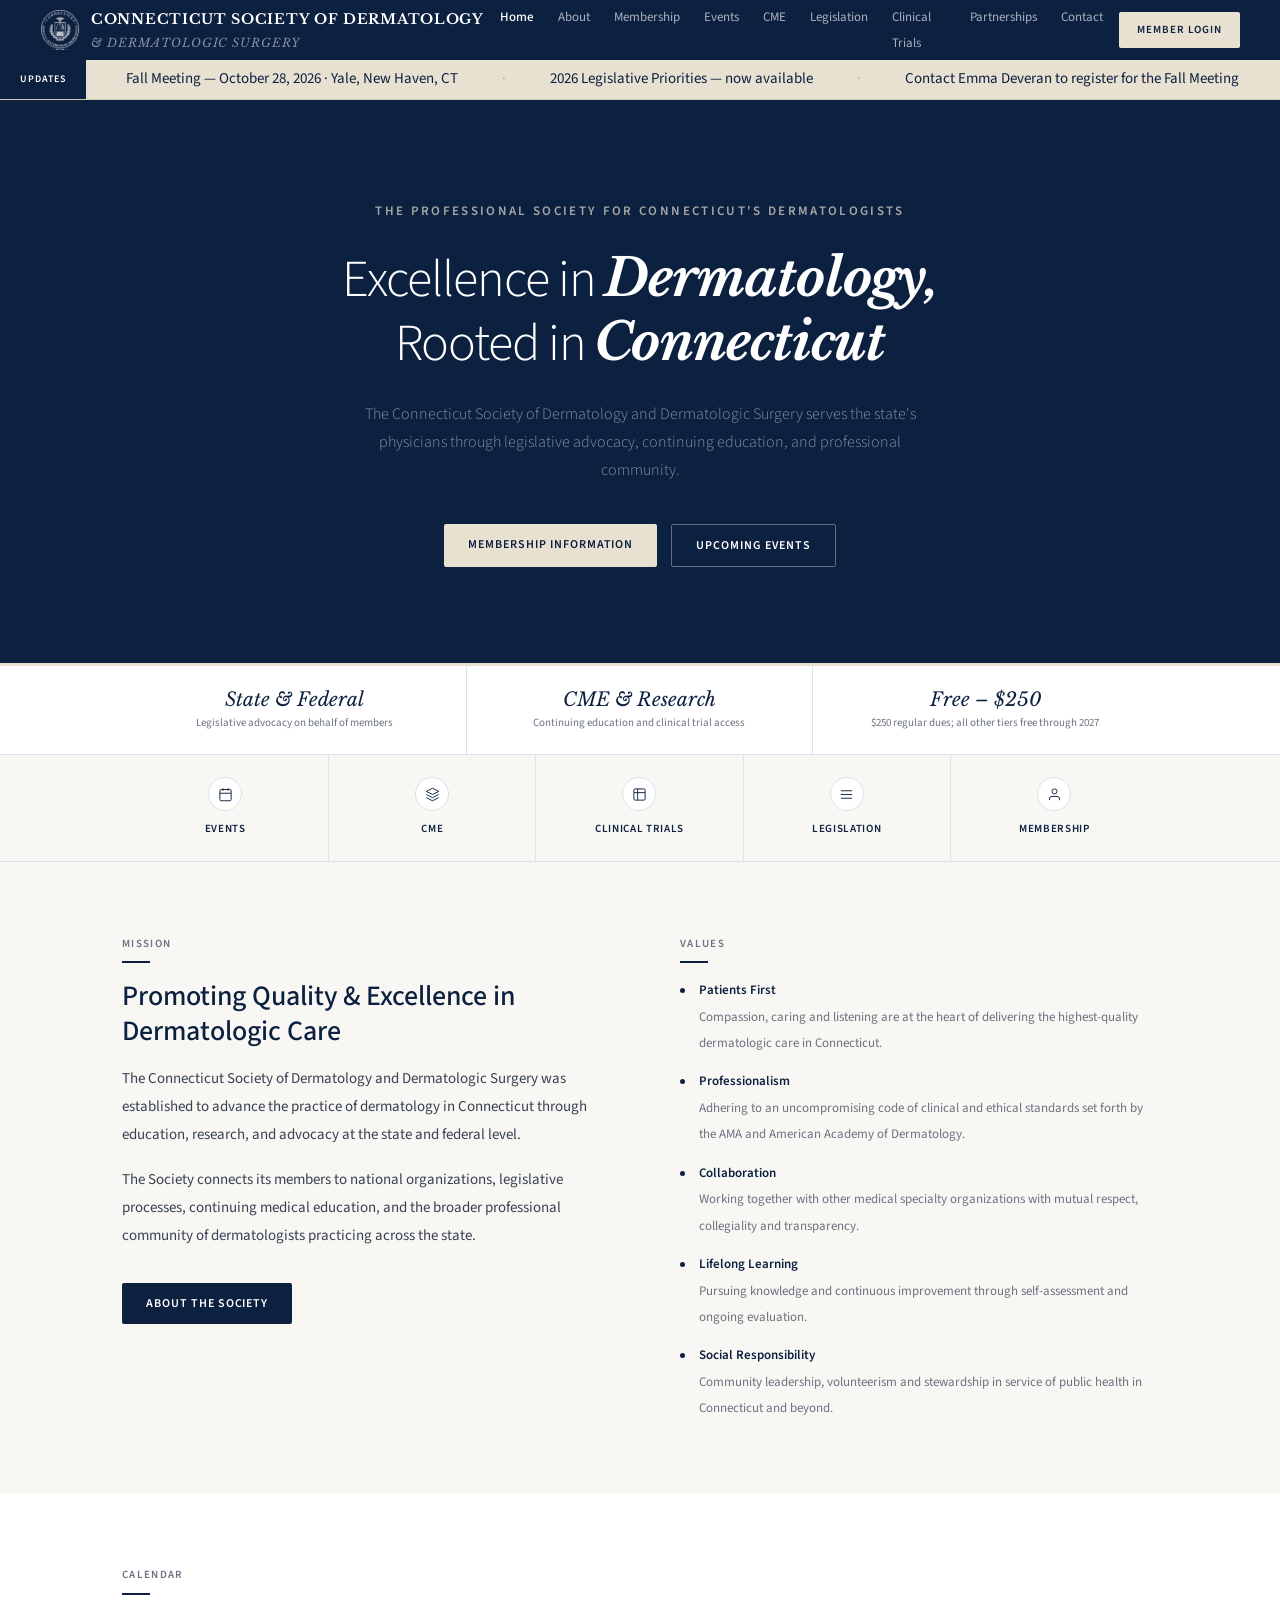
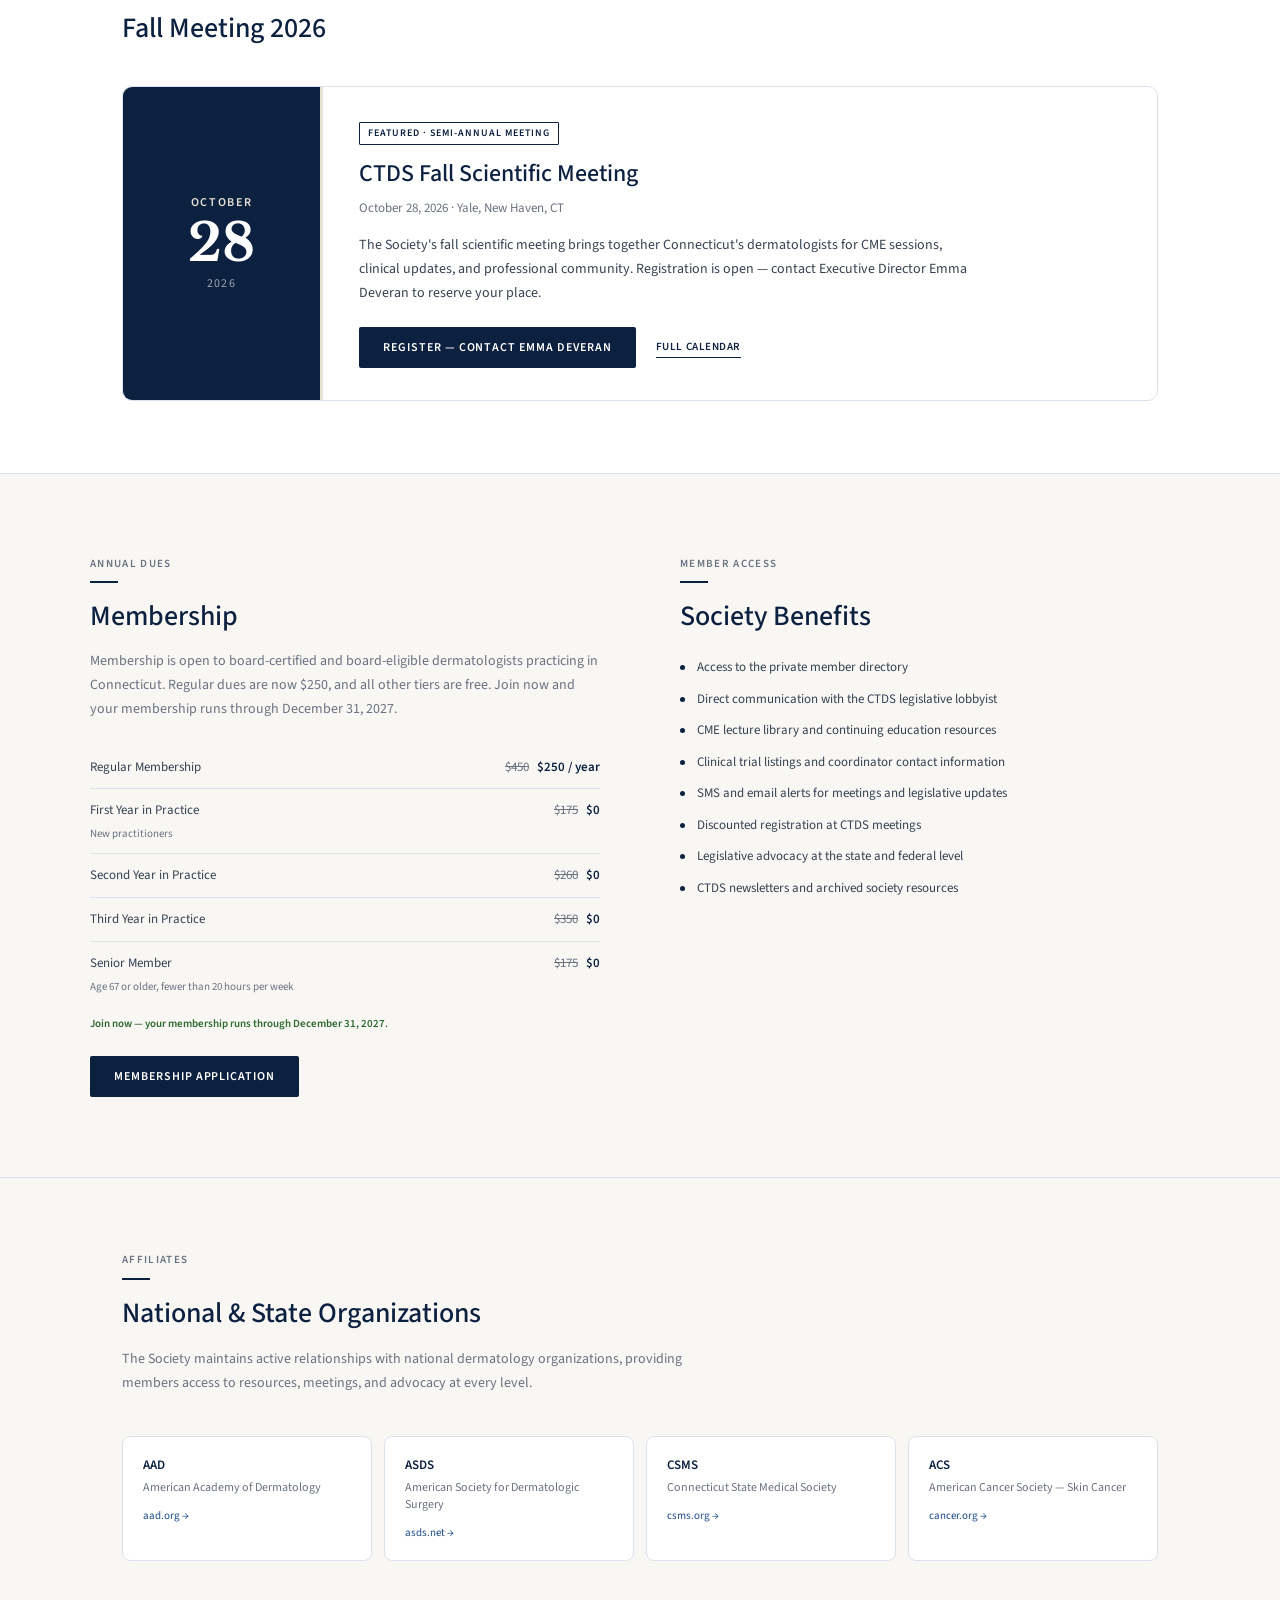
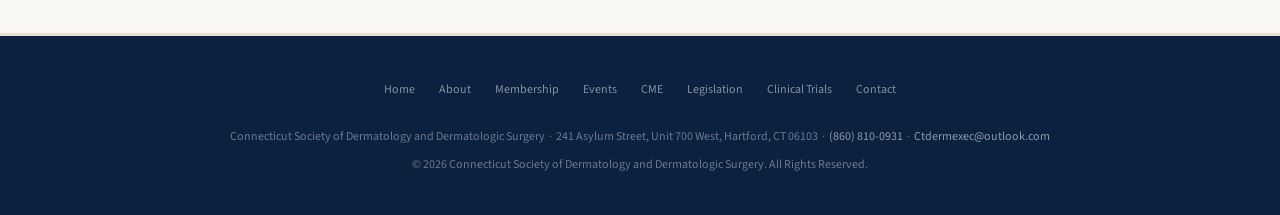
==== commit bde61592: "Add Partnerships tab to nav sitewide" ====
--- a/index.html
+++ b/index.html
@@ -378,6 +378,7 @@
     <li><a href="cme.html">CME</a></li>
     <li><a href="legislation.html">Legislation</a></li>
     <li><a href="trials.html">Clinical Trials</a></li>
+    <li><a href="partnership.html">Partnerships</a></li>
     <li><a href="contact.html">Contact</a></li>
   </ul>
   <a href="login.html" class="nav-cta">Member Login</a>
@@ -535,7 +536,7 @@
         <div class="event-feature-meta">October 28, 2026 &middot; Yale, New Haven, CT</div>
         <div class="event-feature-desc">The Society's fall scientific meeting brings together Connecticut's dermatologists for CME sessions, clinical updates, and professional community. Registration is open &mdash; contact Executive Director Emma Deveran to reserve your place.</div>
         <div class="event-feature-actions">
-          <a href="mailto:Ctdermexec@outlook.com?subject=Fall%20Meeting%20Registration" class="btn btn-primary">Register &mdash; Contact Emma Deveran</a>
+          <a href="meeting-interest.html" class="btn btn-primary">Register &mdash; Contact Emma Deveran</a>
           <a href="events.html" class="event-link">Full Calendar</a>
         </div>
       </div>
--- a/css/style.css
+++ b/css/style.css
@@ -395,4 +395,14 @@
 
 /* ── NAV SEAL — RESPONSIVE ── */
 @media (max-width: 768px) { .nav-brand { gap: 9px; } .nav-seal { width: 34px; height: 34px; } }
-@media (max-width: 480px) { .nav-seal { width: 30px; height: 30px; } }+@media (max-width: 480px) { .nav-seal { width: 30px; height: 30px; } }
+
+/* MOBILE NAV FIT FIX */
+@media (max-width: 768px) {
+  html, body { overflow-x: hidden; }
+  nav { gap: 10px; }
+  .nav-brand { flex-shrink: 1; min-width: 0; }
+  .nav-brand-text { min-width: 0; }
+  .nav-logo-main { white-space: normal; line-height: 1.15; }
+  .nav-cta { flex-shrink: 0; }
+}
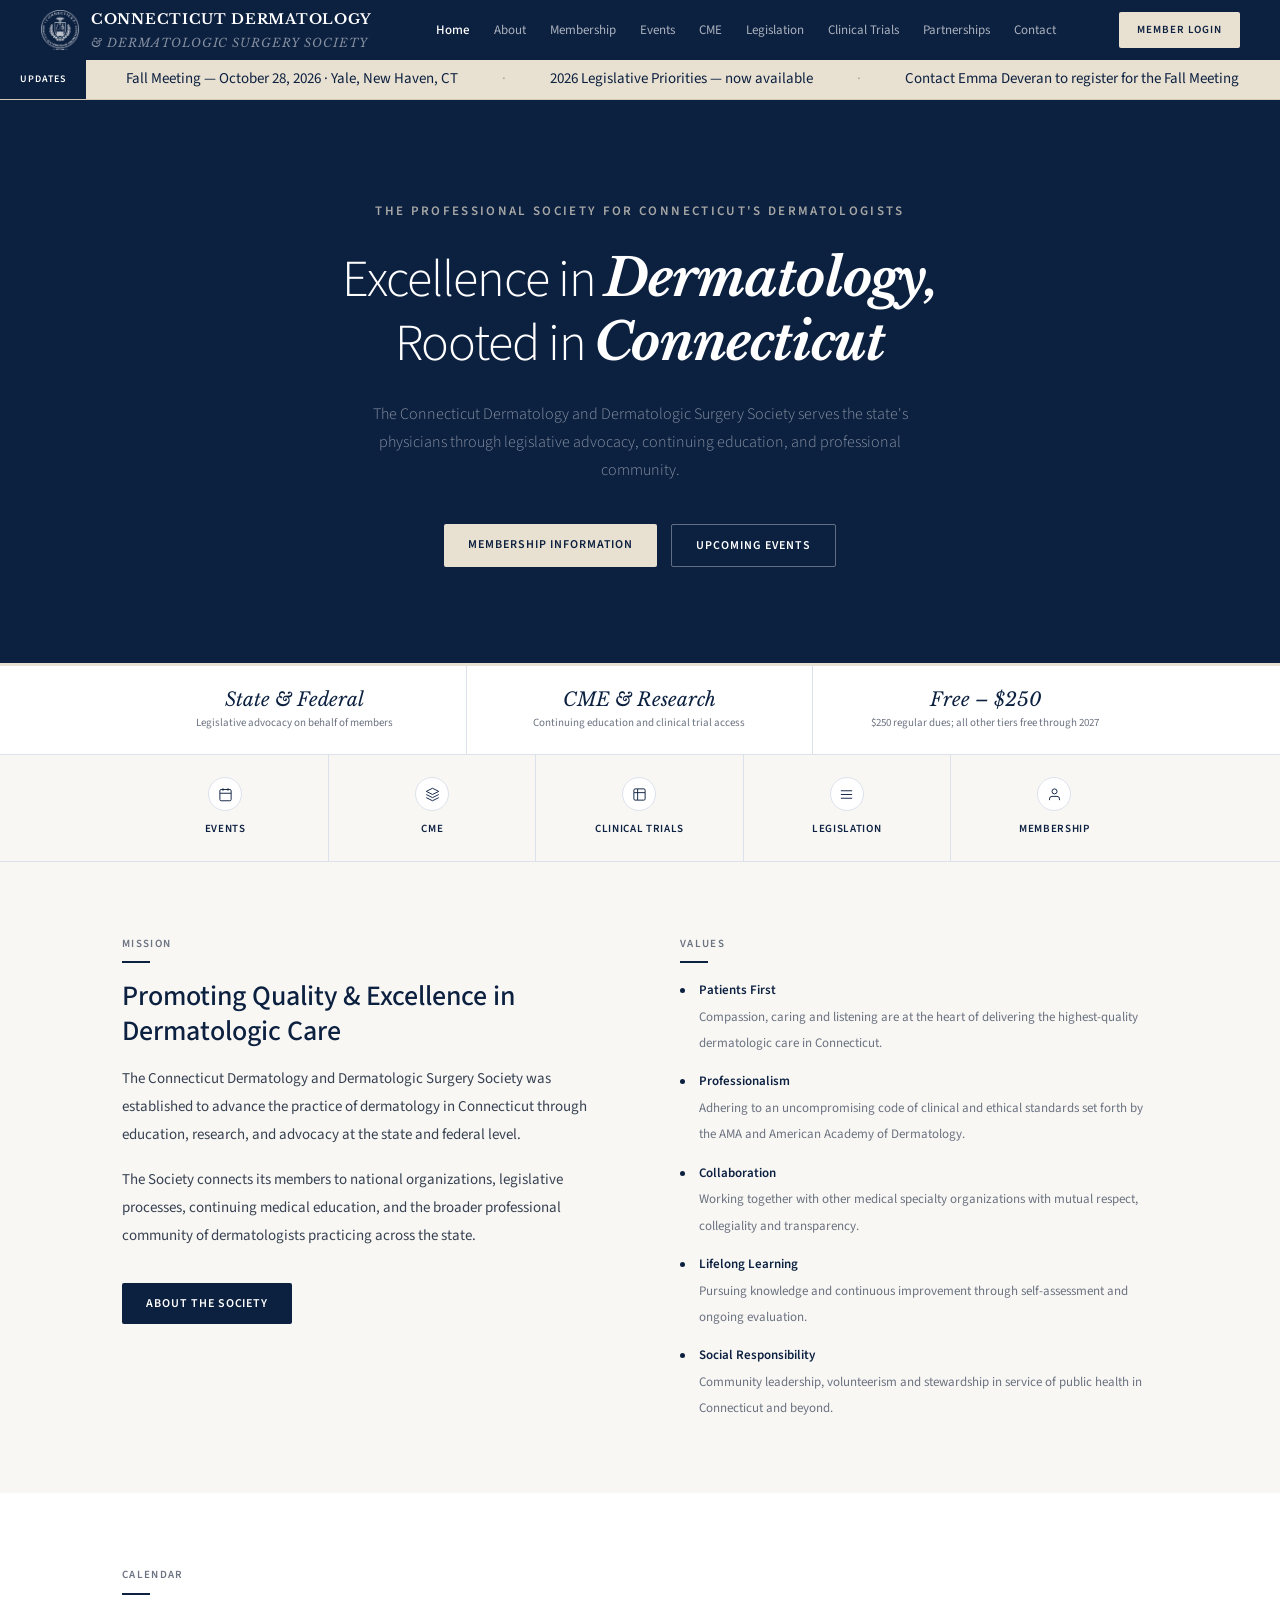
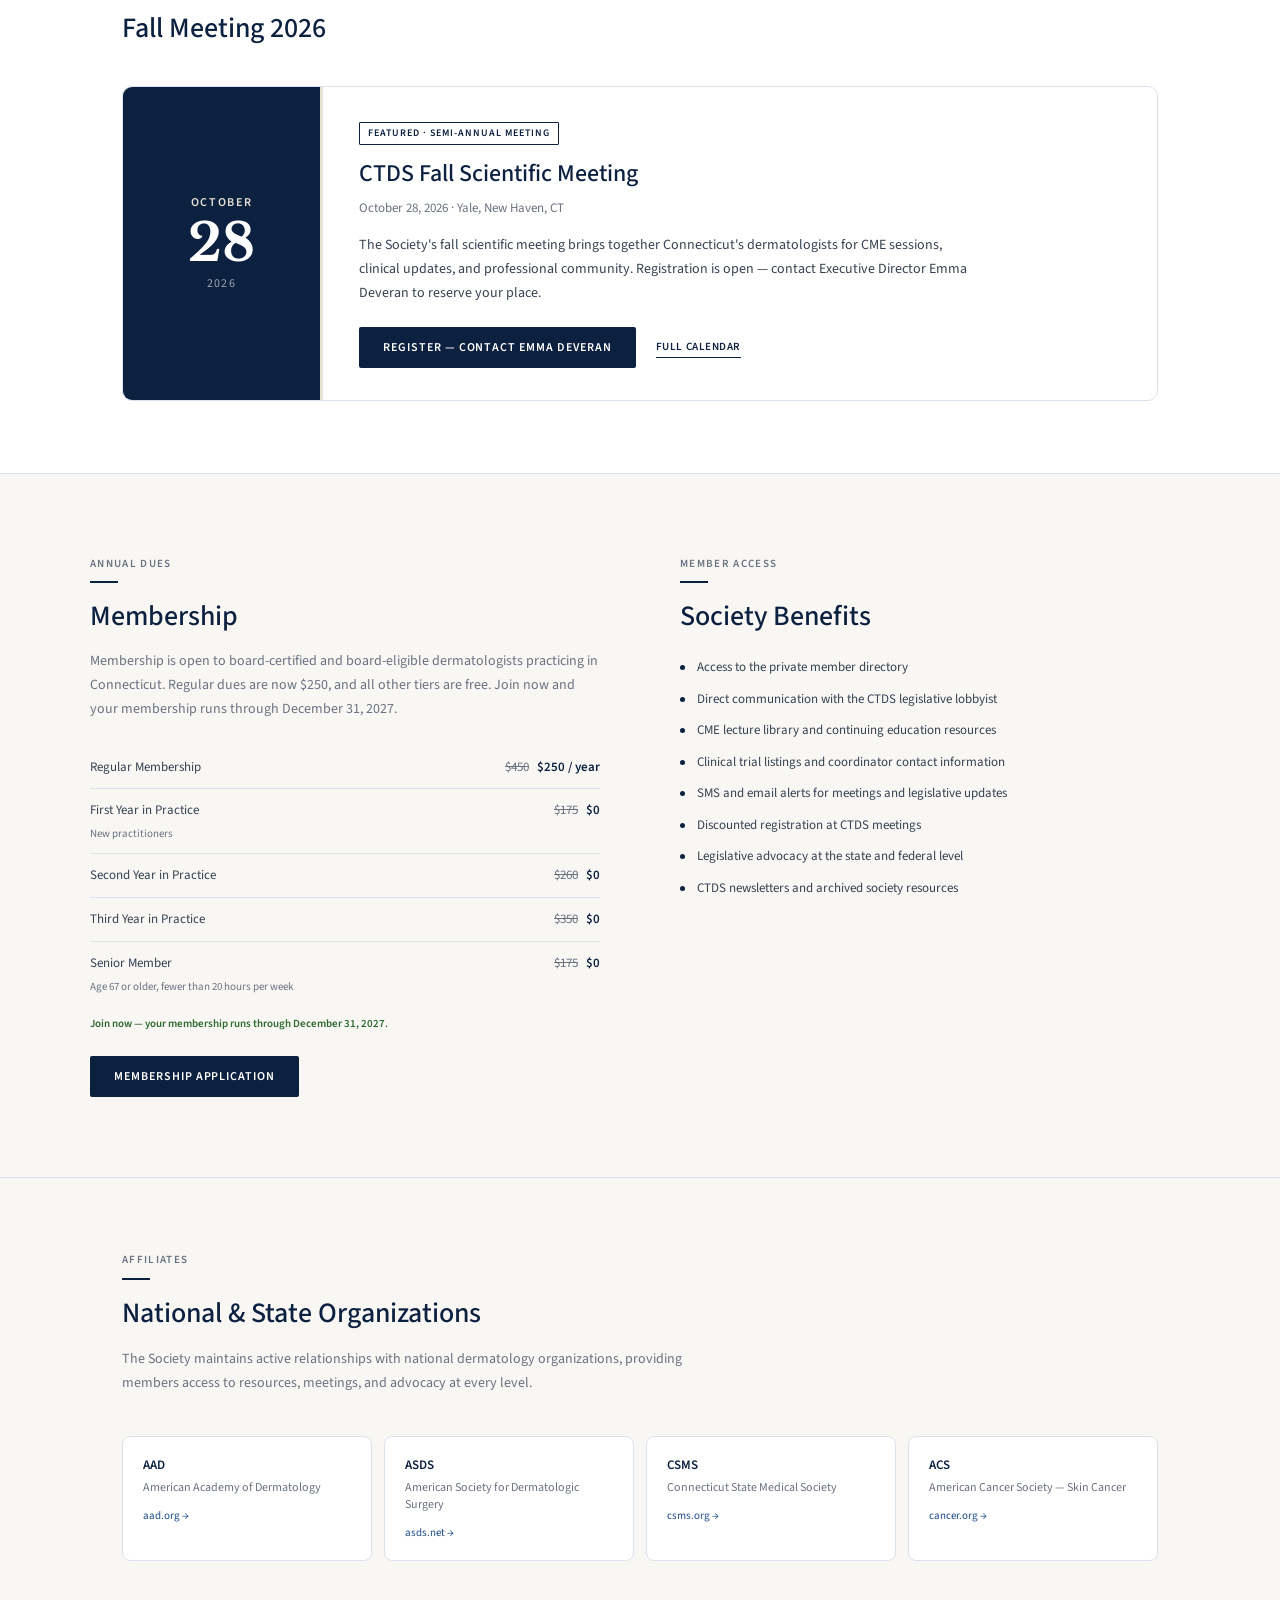
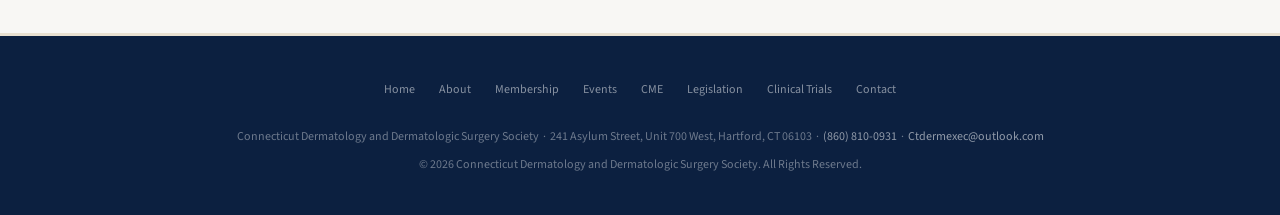
==== commit 1e351e65: "Update name to Connecticut Dermatology and Dermatologic Surgery Society" ====
--- a/index.html
+++ b/index.html
@@ -3,7 +3,7 @@
 <head>
 <meta charset="UTF-8">
 <meta name="viewport" content="width=device-width, initial-scale=1.0">
-<title>Connecticut Society of Dermatology and Dermatologic Surgery</title>
+<title>Connecticut Dermatology and Dermatologic Surgery Society</title>
 <link rel="stylesheet" href="css/style.css">
 <link rel="icon" type="image/png" href="images/favicon.png">
 <style>
@@ -366,8 +366,8 @@
   <a href="index.html" class="nav-brand">
     <img src="images/ctderm-seal-white.png" alt="CTDS seal" class="nav-seal">
     <span class="nav-brand-text">
-      <span class="nav-logo-main">Connecticut Society of Dermatology</span>
-      <span class="nav-logo-sub">&amp; Dermatologic Surgery</span>
+      <span class="nav-logo-main">Connecticut Dermatology</span>
+      <span class="nav-logo-sub">&amp; Dermatologic Surgery Society</span>
     </span>
   </a>
   <ul class="nav-links">
@@ -413,7 +413,7 @@
 <div class="hero">
   <span class="hero-eyebrow">The Professional Society for Connecticut's Dermatologists</span>
   <h1>Excellence in <em>Dermatology,</em><br>Rooted in <em>Connecticut</em></h1>
-  <p class="hero-sub">The Connecticut Society of Dermatology and Dermatologic Surgery serves the state's physicians through legislative advocacy, continuing education, and professional community.</p>
+  <p class="hero-sub">The Connecticut Dermatology and Dermatologic Surgery Society serves the state's physicians through legislative advocacy, continuing education, and professional community.</p>
   <div class="hero-actions">
     <a href="signup.html" class="btn btn-parchment">Membership Information</a>
     <a href="events.html" class="btn btn-outline">Upcoming Events</a>
@@ -482,7 +482,7 @@
       <div class="rule-bar"></div>
       <h2 class="section-heading">Promoting Quality &amp; Excellence in Dermatologic Care</h2>
       <div class="mission-text">
-        <p>The Connecticut Society of Dermatology and Dermatologic Surgery was established to advance the practice of dermatology in Connecticut through education, research, and advocacy at the state and federal level.</p>
+        <p>The Connecticut Dermatology and Dermatologic Surgery Society was established to advance the practice of dermatology in Connecticut through education, research, and advocacy at the state and federal level.</p>
         <p>The Society connects its members to national organizations, legislative processes, continuing medical education, and the broader professional community of dermatologists practicing across the state.</p>
       </div>
       <a href="about.html" class="btn btn-primary" style="margin-top:1rem;display:inline-block;">About the Society</a>
@@ -638,8 +638,8 @@
     <li><a href="trials.html">Clinical Trials</a></li>
     <li><a href="contact.html">Contact</a></li>
   </ul>
-  <p>Connecticut Society of Dermatology and Dermatologic Surgery &nbsp;·&nbsp; 241 Asylum Street, Unit 700 West, Hartford, CT 06103 &nbsp;·&nbsp; <a href="tel:8608100931">(860) 810-0931</a> &nbsp;·&nbsp; <a href="mailto:Ctdermexec@outlook.com">Ctdermexec@outlook.com</a></p>
-  <p style="margin-top:6px;">© 2026 Connecticut Society of Dermatology and Dermatologic Surgery. All Rights Reserved.</p>
+  <p>Connecticut Dermatology and Dermatologic Surgery Society &nbsp;·&nbsp; 241 Asylum Street, Unit 700 West, Hartford, CT 06103 &nbsp;·&nbsp; <a href="tel:8608100931">(860) 810-0931</a> &nbsp;·&nbsp; <a href="mailto:Ctdermexec@outlook.com">Ctdermexec@outlook.com</a></p>
+  <p style="margin-top:6px;">© 2026 Connecticut Dermatology and Dermatologic Surgery Society. All Rights Reserved.</p>
 </footer>
 
 </body>
